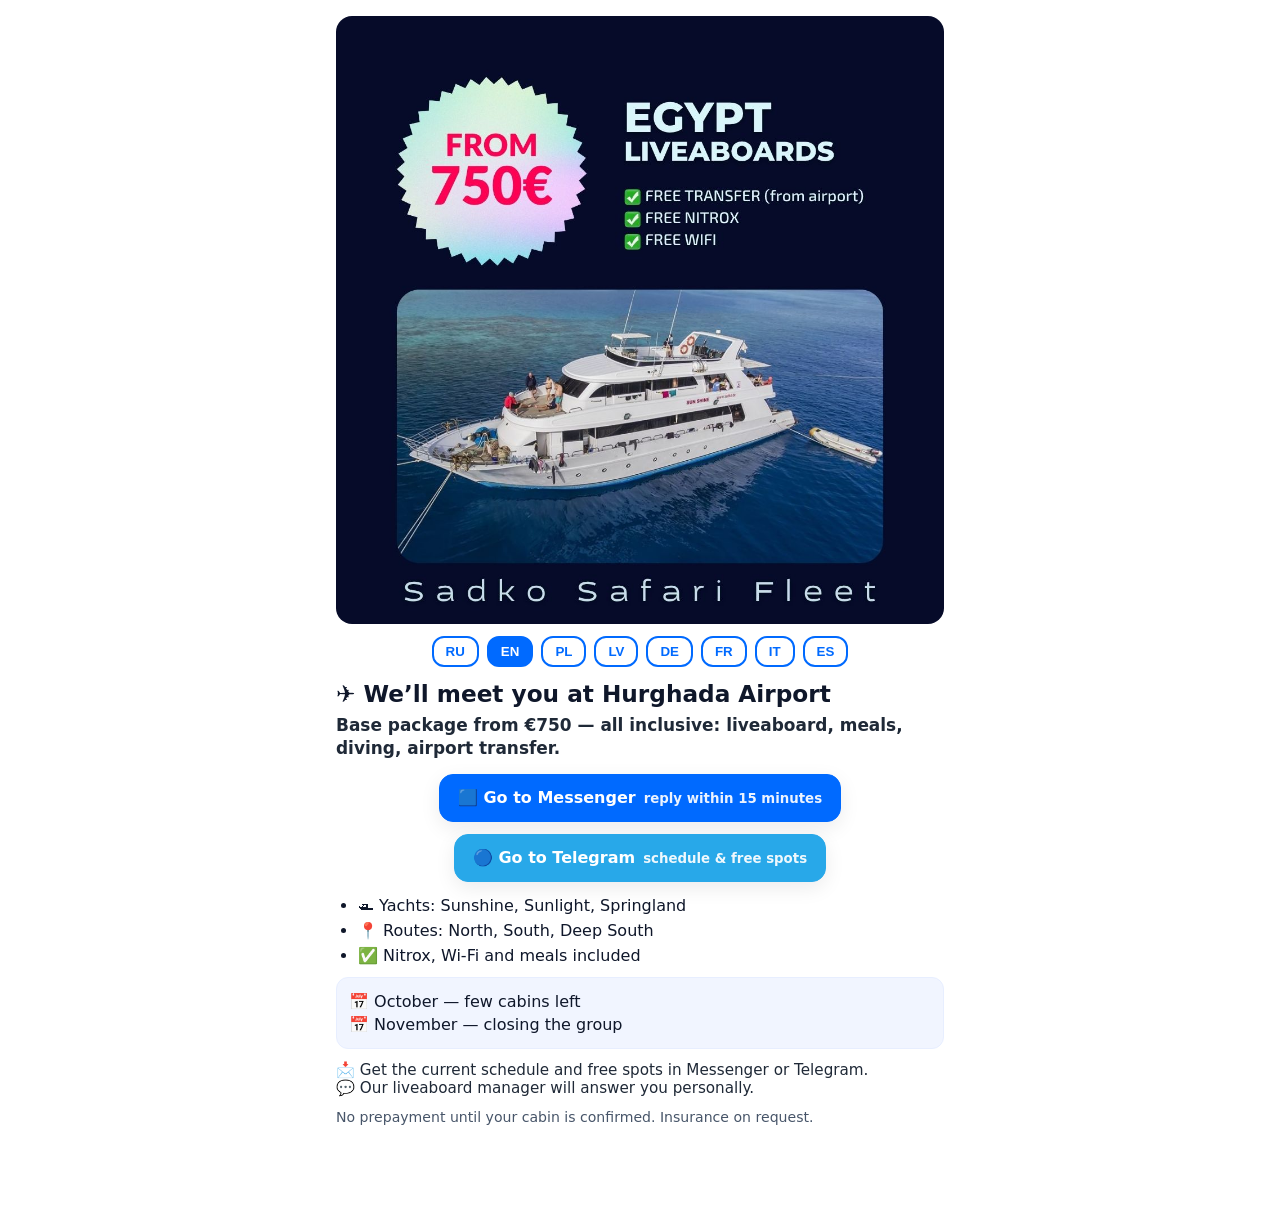
==== index.html @ cf7f7a9c "Update index.html" ====
<!DOCTYPE html>
<html lang="en">
<head>
  <meta charset="UTF-8"/>
  <meta name="viewport" content="width=device-width, initial-scale=1.0"/>
  <title>Dive Safari Egypt</title>

  <!-- Meta Pixel Code (unchanged) -->
  <script>
    !function(f,b,e,v,n,t,s)
    {if(f.fbq)return;n=f.fbq=function(){n.callMethod?
    n.callMethod.apply(n,arguments):n.queue.push(arguments)};
    if(!f._fbq)f._fbq=n;n.push=n;n.loaded=!0;n.version='2.0';
    n.queue=[];t=b.createElement(e);t.async=!0;
    t.src=v;s=b.getElementsByTagName(e)[0];
    s.parentNode.insertBefore(t,s)}(window, document,'script',
    'https://connect.facebook.net/en_US/fbevents.js');
    fbq('init', '675997335920840');
    fbq('track', 'PageView');
  </script>
  <noscript>
    <img height="1" width="1" style="display:none"
         src="https://www.facebook.com/tr?id=675997335920840&ev=PageView&noscript=1"/>
  </noscript>
  <!-- End Meta Pixel Code -->

  <style>
    :root{
      --brand:#006AFF;      /* Messenger */
      --accent:#28A8E9;     /* Telegram  */
      --text:#0f172a;
      --muted:#475569;
      --soft:#f1f5ff;
      --soft2:#e7eeff;
      --radius:14px;
      --shadow:0 6px 20px rgba(2,6,23,.08);
    }
    *{box-sizing:border-box}
    html,body{height:100%}
    body{
      font-family:system-ui,-apple-system,Segoe UI,Roboto,Ubuntu,Cantarell,sans-serif;
      margin:0;color:var(--text);background:#fff;
      -webkit-font-smoothing:antialiased;-moz-osx-font-smoothing:grayscale;
    }
    .container{max-width:640px;margin:0 auto;padding:16px 16px 80px}
    .hero-img{width:100%;border-radius:16px;display:block}
    .lang-switch{display:flex;gap:8px;flex-wrap:wrap;justify-content:center;margin:12px 0 4px}
    .lang-button{
      border:2px solid var(--brand);background:#fff;color:var(--brand);
      font-weight:800;padding:6px 12px;border-radius:12px;cursor:pointer
    }
    .lang-button.active{background:var(--brand);color:#fff}
    h1{font-size:1.45rem;line-height:1.25;margin:12px 0 6px}
    h2{font-size:1.06rem;line-height:1.35;margin:0 0 14px;color:#1f2937}
    ul{margin:0 0 10px;padding-left:22px}
    li{margin-bottom:6px}
    .months{
      background:#f1f5ff;
      border:1px solid #e7eeff;
      border-radius:12px;
      padding:10px 12px;
      margin:12px 0;
      list-style:none;
      padding-left:12px;
    }
    .months li{margin:4px 0;list-style:none}
    .note{font-size:.95rem;color:#1f2937;margin:12px 0}
    .subnote{font-size:.88rem;color:var(--muted);margin-top:6px}

    /* CTA — центр на десктопе, равные кнопки */
    .cta-row{
      display:flex;
      gap:12px;
      flex-wrap:wrap;
      margin:14px 0;
      justify-content:center;   /* центрируем */
    }
    .btn{
      display:inline-flex;align-items:center;justify-content:center;gap:8px;
      padding:14px 18px;border-radius:var(--radius);text-decoration:none;
      font-weight:900;line-height:1;border:1px solid transparent;
      color:#fff;box-shadow:var(--shadow);transition:transform .06s ease,opacity .2s ease;
      min-height:48px;
    }
    .btn:active{transform:translateY(1px)}
    .btn-primary{background:var(--brand);border-color:var(--brand)}
    .btn-secondary{background:var(--accent);border-color:var(--accent)}
    .btn small{font-weight:600;opacity:.92;display:block;margin-top:3px;line-height:1.1}
    @media (max-width:768px){
      .btn{flex:1;text-align:center}
    }

    /* Sticky CTA — только мобильные */
    .cta-sticky{display:none}
    @media (max-width:768px){
      .container{padding-bottom:120px}
      .cta-sticky{
        display:block;position:fixed;left:0;right:0;bottom:10px;z-index:9999;
        padding:10px 12px;background:rgba(255,255,255,.96);backdrop-filter:blur(8px)
      }
      .cta-sticky-inner{display:flex;gap:10px;max-width:640px;margin:0 auto}
    }
  </style>
</head>
<body>
  <div class="container">
    <img id="header-img" class="hero-img" src="EG_en_for_landing.jpg" alt="Dive Safari Egypt" loading="lazy"/>

    <!-- Language switch -->
    <div class="lang-switch" role="tablist" aria-label="Language switcher">
      <button id="btn-ru" class="lang-button" onclick="setLanguage('ru')" role="tab" aria-controls="lang-ru">RU</button>
      <button id="btn-en" class="lang-button" onclick="setLanguage('en')" role="tab" aria-controls="lang-en">EN</button>
      <button id="btn-pl" class="lang-button" onclick="setLanguage('pl')" role="tab" aria-controls="lang-pl">PL</button>
      <button id="btn-lv" class="lang-button" onclick="setLanguage('lv')" role="tab" aria-controls="lang-lv">LV</button>
      <button id="btn-de" class="lang-button" onclick="setLanguage('de')" role="tab" aria-controls="lang-de">DE</button>
      <button id="btn-fr" class="lang-button" onclick="setLanguage('fr')" role="tab" aria-controls="lang-fr">FR</button>
      <button id="btn-it" class="lang-button" onclick="setLanguage('it')" role="tab" aria-controls="lang-it">IT</button>
      <button id="btn-es" class="lang-button" onclick="setLanguage('es')" role="tab" aria-controls="lang-es">ES</button>
    </div>

    <!-- ========== RU ========== -->
    <section id="lang-ru" style="display:none" role="tabpanel" aria-labelledby="btn-ru">
      <h1>✈️ Мы встретим вас в аэропорту Хургады</h1>
      <h2>Базовый пакет от 750 € — всё включено: яхта, питание, дайвинг, трансфер.</h2>

      <div class="cta-row" aria-label="Основные действия">
        <a class="btn btn-primary" href="https://iscuba.online/dive/fb-eg/" target="_blank" rel="noopener" onclick="trackClickMessenger()">
          🟦 Перейти в Messenger
          <small>ответим в течение 15 минут</small>
        </a>
        <a class="btn btn-secondary" href="https://iscuba.online/dive/tg-eg/" target="_blank" rel="noopener" onclick="trackClickTelegram()">
          🔵 Перейти в Telegram
          <small>расписание и свободные места</small>
        </a>
      </div>

      <ul>
        <li>🛥 Яхты: Sunshine, Sunlight и Springland</li>
        <li>📍 Маршруты: Север, Юг, Дальний Юг</li>
        <li>✅ Nitrox, Wi-Fi и питание включены</li>
      </ul>
      <ul class="months">
        <li>📅 Октябрь — осталось несколько кают</li>
        <li>📅 Ноябрь — завершаем набор</li>
      </ul>
      <p class="note">📩 Актуальное расписание и места — в Messenger или Telegram. <br/> 💬 Менеджер яхты ответит лично.</p>
      <p class="subnote">Без предоплаты до подтверждения каюты. Документы и страховка — по запросу.</p>
    </section>

    <!-- ========== EN (пример, остальные языки оставляем как есть) ========== -->
    <section id="lang-en" style="display:none" role="tabpanel" aria-labelledby="btn-en">
      <h1>✈️ We’ll meet you at Hurghada Airport</h1>
      <h2>Base package from €750 — all inclusive: liveaboard, meals, diving, airport transfer.</h2>

      <div class="cta-row" aria-label="Primary actions">
        <a class="btn btn-primary" href="https://iscuba.online/dive/fb-eg/" target="_blank" rel="noopener" onclick="trackClickMessenger()">
          🟦 Go to Messenger
          <small>reply within 15 minutes</small>
        </a>
        <a class="btn btn-secondary" href="https://iscuba.online/dive/tg-eg/" target="_blank" rel="noopener" onclick="trackClickTelegram()">
          🔵 Go to Telegram
          <small>schedule & free spots</small>
        </a>
      </div>

      <ul>
        <li>🛥 Yachts: Sunshine, Sunlight, Springland</li>
        <li>📍 Routes: North, South, Deep South</li>
        <li>✅ Nitrox, Wi-Fi and meals included</li>
      </ul>
      <ul class="months">
        <li>📅 October — few cabins left</li>
        <li>📅 November — closing the group</li>
      </ul>
      <p class="note">📩 Get the current schedule and free spots in Messenger or Telegram. <br/> 💬 Our liveaboard manager will answer you personally.</p>
      <p class="subnote">No prepayment until your cabin is confirmed. Insurance on request.</p>
    </section>
  </div>

  <!-- Sticky CTA — только мобилки -->
  <nav class="cta-sticky" role="navigation" aria-label="Floating call to action">
    <div class="cta-sticky-inner">
      <a class="btn btn-primary" href="https://iscuba.online/dive/fb-eg/" target="_blank" rel="noopener" onclick="trackClickMessenger()">🟦 Messenger</a>
      <a class="btn btn-secondary" href="https://iscuba.online/dive/tg-eg/" target="_blank" rel="noopener" onclick="trackClickTelegram()">🔵 Telegram</a>
    </div>
  </nav>

  <script>
    // Locale groups (as before)
    const langsRU = ['ru','uk','be','kk','uz','ky','tk','az','hy','ka','tg','mo'];
    const langsPL = ['pl'];
    const langsLV = ['lv'];
    const ALL_LANGS = ['ru','en','pl','lv','de','fr','it','es'];
    const userLang = (navigator.language || '').slice(0,2).toLowerCase();

    function showLang(lang){
      ALL_LANGS.forEach(l=>{
        const el = document.getElementById(`lang-${l}`);
        if(el) el.style.display = (l===lang ? 'block' : 'none');
      });
      document.querySelectorAll('.lang-button').forEach(b=>b.classList.remove('active'));
      const btn = document.getElementById(`btn-${lang}`); if(btn) btn.classList.add('active');

      const imgMap = {
        ru:'EG_ru_for_landing.jpg',
        en:'EG_en_for_landing.jpg',
        pl:'EG_pl_for_landing.jpg',
        lv:'EG_lv_for_landing.jpg',
        de:'EG_de_for_landing.jpg',
        fr:'EG_fr_for_landing.jpg',
        it:'EG_it_for_landing.jpg',
        es:'EG_es_for_landing.jpg'
      };
      const img = document.getElementById('header-img');
      img.src = imgMap[lang] || imgMap['en'];
      document.documentElement.setAttribute('lang', lang);
    }
    function setLanguage(lang){
      localStorage.setItem('langPref', lang);
      showLang(lang);
    }

    // Pixel events — сохранены
    function trackClickTelegram(){ fbq('trackCustom','Click_EgyptBot_tg'); fbq('trackCustom','Subscribe'); }
    function trackClickMessenger(){ fbq('trackCustom','Click_EgyptBot_fb'); fbq('trackCustom','Subscribe'); }

    (function(){
      const saved = localStorage.getItem('langPref');
      const auto =
        langsRU.includes(userLang) ? 'ru' :
        langsPL.includes(userLang) ? 'pl' :
        langsLV.includes(userLang) ? 'lv' :
        ['de','fr','it','es','en'].includes(userLang) ? userLang : 'en';
      showLang(saved || auto);

      // 7s engaged view — оставляем
      setTimeout(()=>{ fbq('trackCustom','ViewContent_EgyptBook_7s'); }, 7000);
    })();
  </script>
</body>
</html>
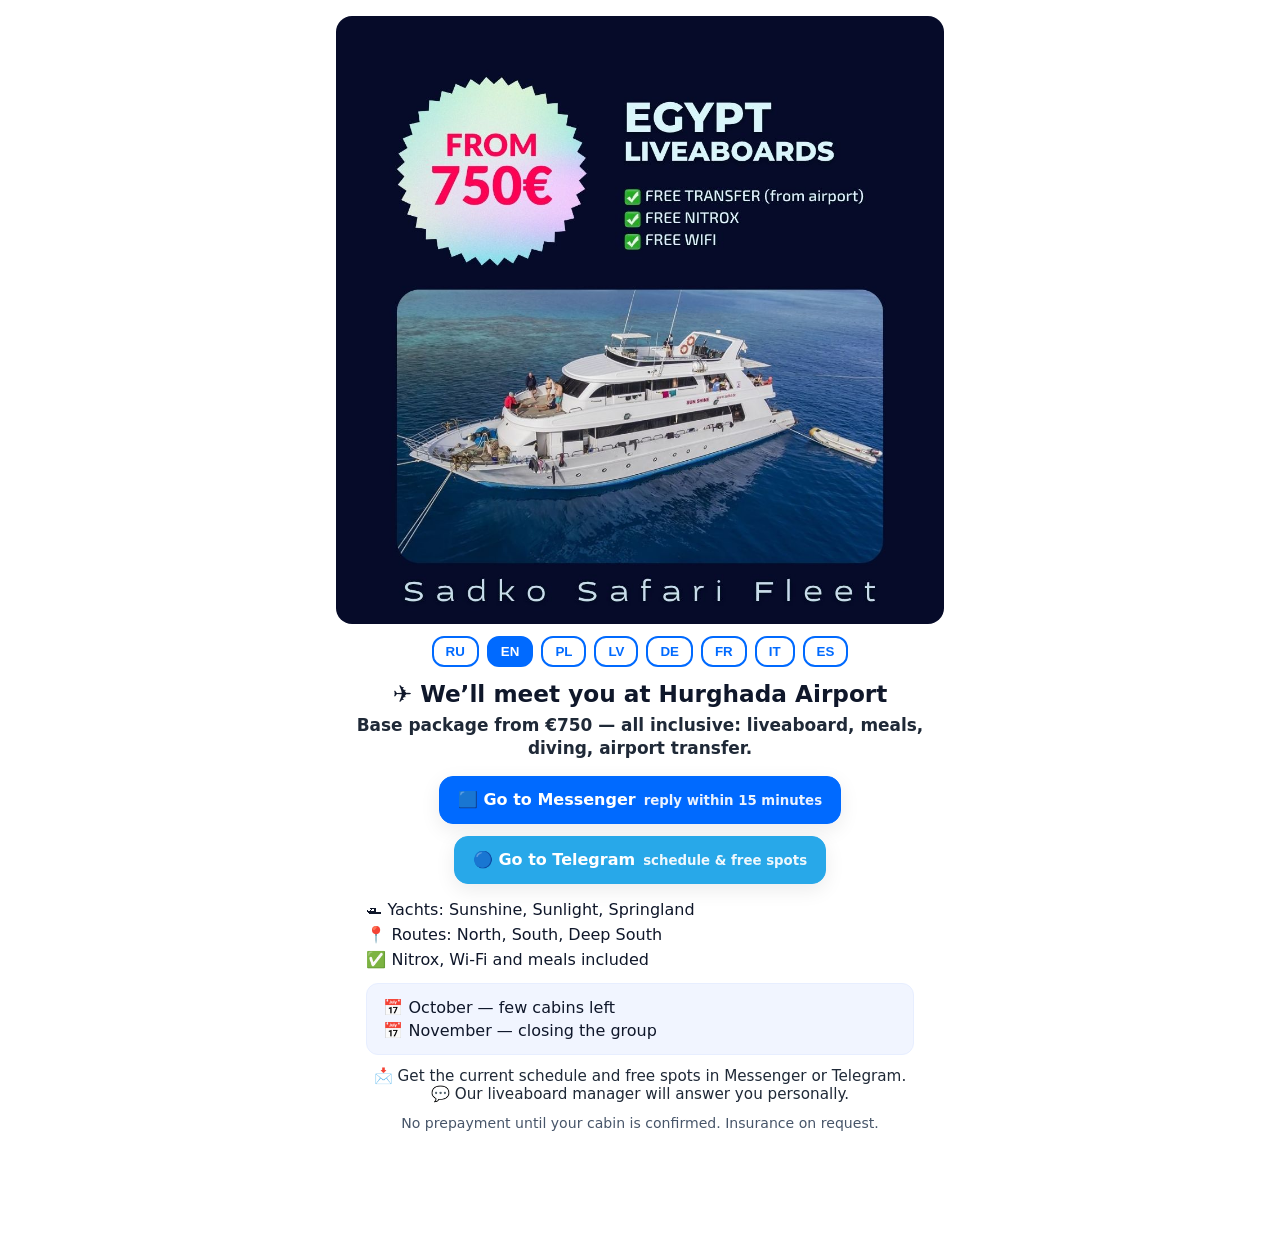
==== commit f56d36c3: "Update index.html" ====
--- a/index.html
+++ b/index.html
@@ -5,7 +5,7 @@
   <meta name="viewport" content="width=device-width, initial-scale=1.0"/>
   <title>Dive Safari Egypt</title>
 
-  <!-- Meta Pixel Code (unchanged) -->
+  <!-- Meta Pixel Code -->
   <script>
     !function(f,b,e,v,n,t,s)
     {if(f.fbq)return;n=f.fbq=function(){n.callMethod?
@@ -22,12 +22,11 @@
     <img height="1" width="1" style="display:none"
          src="https://www.facebook.com/tr?id=675997335920840&ev=PageView&noscript=1"/>
   </noscript>
-  <!-- End Meta Pixel Code -->
 
   <style>
     :root{
-      --brand:#006AFF;      /* Messenger */
-      --accent:#28A8E9;     /* Telegram  */
+      --brand:#006AFF;
+      --accent:#28A8E9;
       --text:#0f172a;
       --muted:#475569;
       --soft:#f1f5ff;
@@ -36,44 +35,43 @@
       --shadow:0 6px 20px rgba(2,6,23,.08);
     }
     *{box-sizing:border-box}
-    html,body{height:100%}
     body{
       font-family:system-ui,-apple-system,Segoe UI,Roboto,Ubuntu,Cantarell,sans-serif;
-      margin:0;color:var(--text);background:#fff;
+      margin:0;background:#fff;color:var(--text);
       -webkit-font-smoothing:antialiased;-moz-osx-font-smoothing:grayscale;
     }
-    .container{max-width:640px;margin:0 auto;padding:16px 16px 80px}
-    .hero-img{width:100%;border-radius:16px;display:block}
-    .lang-switch{display:flex;gap:8px;flex-wrap:wrap;justify-content:center;margin:12px 0 4px}
+    .container{
+      max-width:640px;margin:0 auto;padding:16px 16px 100px;
+      text-align:center; /* выравнивание по центру */
+    }
+    .hero-img{width:100%;border-radius:16px;display:block;margin:0 auto}
+    .lang-switch{
+      display:flex;gap:8px;flex-wrap:wrap;justify-content:center;
+      margin:12px 0 4px;
+    }
     .lang-button{
       border:2px solid var(--brand);background:#fff;color:var(--brand);
-      font-weight:800;padding:6px 12px;border-radius:12px;cursor:pointer
+      font-weight:800;padding:6px 12px;border-radius:12px;cursor:pointer;
     }
     .lang-button.active{background:var(--brand);color:#fff}
     h1{font-size:1.45rem;line-height:1.25;margin:12px 0 6px}
     h2{font-size:1.06rem;line-height:1.35;margin:0 0 14px;color:#1f2937}
-    ul{margin:0 0 10px;padding-left:22px}
-    li{margin-bottom:6px}
+
+    ul{margin:10px auto 14px;padding:0;list-style:none;max-width:90%;text-align:left;}
+    ul li{margin-bottom:6px;}
     .months{
-      background:#f1f5ff;
-      border:1px solid #e7eeff;
-      border-radius:12px;
-      padding:10px 12px;
-      margin:12px 0;
-      list-style:none;
-      padding-left:12px;
+      background:var(--soft);border:1px solid var(--soft2);
+      border-radius:12px;padding:10px 16px;margin:12px auto;
+      list-style:none;max-width:90%;text-align:left;
     }
     .months li{margin:4px 0;list-style:none}
-    .note{font-size:.95rem;color:#1f2937;margin:12px 0}
-    .subnote{font-size:.88rem;color:var(--muted);margin-top:6px}
-
-    /* CTA — центр на десктопе, равные кнопки */
+
+    .note{font-size:.95rem;color:#1f2937;margin:12px auto;max-width:90%}
+    .subnote{font-size:.88rem;color:var(--muted);margin-top:6px;max-width:90%;margin-left:auto;margin-right:auto;}
+
+    /* CTA */
     .cta-row{
-      display:flex;
-      gap:12px;
-      flex-wrap:wrap;
-      margin:14px 0;
-      justify-content:center;   /* центрируем */
+      display:flex;gap:12px;flex-wrap:wrap;margin:16px 0;justify-content:center;
     }
     .btn{
       display:inline-flex;align-items:center;justify-content:center;gap:8px;
@@ -87,13 +85,14 @@
     .btn-secondary{background:var(--accent);border-color:var(--accent)}
     .btn small{font-weight:600;opacity:.92;display:block;margin-top:3px;line-height:1.1}
     @media (max-width:768px){
+      .container{text-align:left;}
       .btn{flex:1;text-align:center}
+      ul,.months,.note,.subnote{text-align:left;max-width:100%;}
     }
 
     /* Sticky CTA — только мобильные */
     .cta-sticky{display:none}
     @media (max-width:768px){
-      .container{padding-bottom:120px}
       .cta-sticky{
         display:block;position:fixed;left:0;right:0;bottom:10px;z-index:9999;
         padding:10px 12px;background:rgba(255,255,255,.96);backdrop-filter:blur(8px)
@@ -106,29 +105,28 @@
   <div class="container">
     <img id="header-img" class="hero-img" src="EG_en_for_landing.jpg" alt="Dive Safari Egypt" loading="lazy"/>
 
-    <!-- Language switch -->
     <div class="lang-switch" role="tablist" aria-label="Language switcher">
-      <button id="btn-ru" class="lang-button" onclick="setLanguage('ru')" role="tab" aria-controls="lang-ru">RU</button>
-      <button id="btn-en" class="lang-button" onclick="setLanguage('en')" role="tab" aria-controls="lang-en">EN</button>
-      <button id="btn-pl" class="lang-button" onclick="setLanguage('pl')" role="tab" aria-controls="lang-pl">PL</button>
-      <button id="btn-lv" class="lang-button" onclick="setLanguage('lv')" role="tab" aria-controls="lang-lv">LV</button>
-      <button id="btn-de" class="lang-button" onclick="setLanguage('de')" role="tab" aria-controls="lang-de">DE</button>
-      <button id="btn-fr" class="lang-button" onclick="setLanguage('fr')" role="tab" aria-controls="lang-fr">FR</button>
-      <button id="btn-it" class="lang-button" onclick="setLanguage('it')" role="tab" aria-controls="lang-it">IT</button>
-      <button id="btn-es" class="lang-button" onclick="setLanguage('es')" role="tab" aria-controls="lang-es">ES</button>
+      <button id="btn-ru" class="lang-button" onclick="setLanguage('ru')">RU</button>
+      <button id="btn-en" class="lang-button" onclick="setLanguage('en')">EN</button>
+      <button id="btn-pl" class="lang-button" onclick="setLanguage('pl')">PL</button>
+      <button id="btn-lv" class="lang-button" onclick="setLanguage('lv')">LV</button>
+      <button id="btn-de" class="lang-button" onclick="setLanguage('de')">DE</button>
+      <button id="btn-fr" class="lang-button" onclick="setLanguage('fr')">FR</button>
+      <button id="btn-it" class="lang-button" onclick="setLanguage('it')">IT</button>
+      <button id="btn-es" class="lang-button" onclick="setLanguage('es')">ES</button>
     </div>
 
-    <!-- ========== RU ========== -->
-    <section id="lang-ru" style="display:none" role="tabpanel" aria-labelledby="btn-ru">
+    <!-- RU -->
+    <section id="lang-ru" style="display:none">
       <h1>✈️ Мы встретим вас в аэропорту Хургады</h1>
       <h2>Базовый пакет от 750 € — всё включено: яхта, питание, дайвинг, трансфер.</h2>
 
-      <div class="cta-row" aria-label="Основные действия">
-        <a class="btn btn-primary" href="https://iscuba.online/dive/fb-eg/" target="_blank" rel="noopener" onclick="trackClickMessenger()">
+      <div class="cta-row">
+        <a class="btn btn-primary" href="https://iscuba.online/dive/fb-eg/" target="_blank" onclick="trackClickMessenger()">
           🟦 Перейти в Messenger
           <small>ответим в течение 15 минут</small>
         </a>
-        <a class="btn btn-secondary" href="https://iscuba.online/dive/tg-eg/" target="_blank" rel="noopener" onclick="trackClickTelegram()">
+        <a class="btn btn-secondary" href="https://iscuba.online/dive/tg-eg/" target="_blank" onclick="trackClickTelegram()">
           🔵 Перейти в Telegram
           <small>расписание и свободные места</small>
         </a>
@@ -143,21 +141,21 @@
         <li>📅 Октябрь — осталось несколько кают</li>
         <li>📅 Ноябрь — завершаем набор</li>
       </ul>
-      <p class="note">📩 Актуальное расписание и места — в Messenger или Telegram. <br/> 💬 Менеджер яхты ответит лично.</p>
+      <p class="note">📩 Актуальное расписание и места — в Messenger или Telegram. <br> 💬 Менеджер яхты ответит лично.</p>
       <p class="subnote">Без предоплаты до подтверждения каюты. Документы и страховка — по запросу.</p>
     </section>
 
-    <!-- ========== EN (пример, остальные языки оставляем как есть) ========== -->
-    <section id="lang-en" style="display:none" role="tabpanel" aria-labelledby="btn-en">
+    <!-- EN -->
+    <section id="lang-en" style="display:none">
       <h1>✈️ We’ll meet you at Hurghada Airport</h1>
       <h2>Base package from €750 — all inclusive: liveaboard, meals, diving, airport transfer.</h2>
 
-      <div class="cta-row" aria-label="Primary actions">
-        <a class="btn btn-primary" href="https://iscuba.online/dive/fb-eg/" target="_blank" rel="noopener" onclick="trackClickMessenger()">
+      <div class="cta-row">
+        <a class="btn btn-primary" href="https://iscuba.online/dive/fb-eg/" target="_blank" onclick="trackClickMessenger()">
           🟦 Go to Messenger
           <small>reply within 15 minutes</small>
         </a>
-        <a class="btn btn-secondary" href="https://iscuba.online/dive/tg-eg/" target="_blank" rel="noopener" onclick="trackClickTelegram()">
+        <a class="btn btn-secondary" href="https://iscuba.online/dive/tg-eg/" target="_blank" onclick="trackClickTelegram()">
           🔵 Go to Telegram
           <small>schedule & free spots</small>
         </a>
@@ -172,69 +170,44 @@
         <li>📅 October — few cabins left</li>
         <li>📅 November — closing the group</li>
       </ul>
-      <p class="note">📩 Get the current schedule and free spots in Messenger or Telegram. <br/> 💬 Our liveaboard manager will answer you personally.</p>
+      <p class="note">📩 Get the current schedule and free spots in Messenger or Telegram. <br> 💬 Our liveaboard manager will answer you personally.</p>
       <p class="subnote">No prepayment until your cabin is confirmed. Insurance on request.</p>
     </section>
   </div>
 
-  <!-- Sticky CTA — только мобилки -->
-  <nav class="cta-sticky" role="navigation" aria-label="Floating call to action">
+  <nav class="cta-sticky">
     <div class="cta-sticky-inner">
-      <a class="btn btn-primary" href="https://iscuba.online/dive/fb-eg/" target="_blank" rel="noopener" onclick="trackClickMessenger()">🟦 Messenger</a>
-      <a class="btn btn-secondary" href="https://iscuba.online/dive/tg-eg/" target="_blank" rel="noopener" onclick="trackClickTelegram()">🔵 Telegram</a>
+      <a class="btn btn-primary" href="https://iscuba.online/dive/fb-eg/" target="_blank" onclick="trackClickMessenger()">🟦 Messenger</a>
+      <a class="btn btn-secondary" href="https://iscuba.online/dive/tg-eg/" target="_blank" onclick="trackClickTelegram()">🔵 Telegram</a>
     </div>
   </nav>
 
   <script>
-    // Locale groups (as before)
-    const langsRU = ['ru','uk','be','kk','uz','ky','tk','az','hy','ka','tg','mo'];
-    const langsPL = ['pl'];
-    const langsLV = ['lv'];
-    const ALL_LANGS = ['ru','en','pl','lv','de','fr','it','es'];
-    const userLang = (navigator.language || '').slice(0,2).toLowerCase();
-
-    function showLang(lang){
-      ALL_LANGS.forEach(l=>{
-        const el = document.getElementById(`lang-${l}`);
-        if(el) el.style.display = (l===lang ? 'block' : 'none');
-      });
+    const langsRU=['ru','uk','be','kk','uz','ky','tk','az','hy','ka','tg','mo'];
+    const langsPL=['pl'];const langsLV=['lv'];
+    const ALL=['ru','en','pl','lv','de','fr','it','es'];
+    const userLang=(navigator.language||'').slice(0,2).toLowerCase();
+
+    function showLang(l){
+      ALL.forEach(x=>{const e=document.getElementById('lang-'+x);if(e)e.style.display=(x===l?'block':'none')});
       document.querySelectorAll('.lang-button').forEach(b=>b.classList.remove('active'));
-      const btn = document.getElementById(`btn-${lang}`); if(btn) btn.classList.add('active');
-
-      const imgMap = {
-        ru:'EG_ru_for_landing.jpg',
-        en:'EG_en_for_landing.jpg',
-        pl:'EG_pl_for_landing.jpg',
-        lv:'EG_lv_for_landing.jpg',
-        de:'EG_de_for_landing.jpg',
-        fr:'EG_fr_for_landing.jpg',
-        it:'EG_it_for_landing.jpg',
-        es:'EG_es_for_landing.jpg'
-      };
-      const img = document.getElementById('header-img');
-      img.src = imgMap[lang] || imgMap['en'];
-      document.documentElement.setAttribute('lang', lang);
-    }
-    function setLanguage(lang){
-      localStorage.setItem('langPref', lang);
-      showLang(lang);
-    }
-
-    // Pixel events — сохранены
-    function trackClickTelegram(){ fbq('trackCustom','Click_EgyptBot_tg'); fbq('trackCustom','Subscribe'); }
-    function trackClickMessenger(){ fbq('trackCustom','Click_EgyptBot_fb'); fbq('trackCustom','Subscribe'); }
+      const btn=document.getElementById('btn-'+l);if(btn)btn.classList.add('active');
+      const map={ru:'EG_ru_for_landing.jpg',en:'EG_en_for_landing.jpg',pl:'EG_pl_for_landing.jpg',
+        lv:'EG_lv_for_landing.jpg',de:'EG_de_for_landing.jpg',fr:'EG_fr_for_landing.jpg',
+        it:'EG_it_for_landing.jpg',es:'EG_es_for_landing.jpg'};
+      document.getElementById('header-img').src=map[l]||map['en'];
+      document.documentElement.setAttribute('lang',l);
+    }
+    function setLanguage(l){localStorage.setItem('langPref',l);showLang(l);}
+    function trackClickTelegram(){fbq('trackCustom','Click_EgyptBot_tg');fbq('trackCustom','Subscribe');}
+    function trackClickMessenger(){fbq('trackCustom','Click_EgyptBot_fb');fbq('trackCustom','Subscribe');}
 
     (function(){
-      const saved = localStorage.getItem('langPref');
-      const auto =
-        langsRU.includes(userLang) ? 'ru' :
-        langsPL.includes(userLang) ? 'pl' :
-        langsLV.includes(userLang) ? 'lv' :
-        ['de','fr','it','es','en'].includes(userLang) ? userLang : 'en';
-      showLang(saved || auto);
-
-      // 7s engaged view — оставляем
-      setTimeout(()=>{ fbq('trackCustom','ViewContent_EgyptBook_7s'); }, 7000);
+      const saved=localStorage.getItem('langPref');
+      const auto=langsRU.includes(userLang)?'ru':langsPL.includes(userLang)?'pl':
+      langsLV.includes(userLang)?'lv':(['de','fr','it','es','en'].includes(userLang)?userLang:'en');
+      showLang(saved||auto);
+      setTimeout(()=>{fbq('trackCustom','ViewContent_EgyptBook_7s');},7000);
     })();
   </script>
 </body>
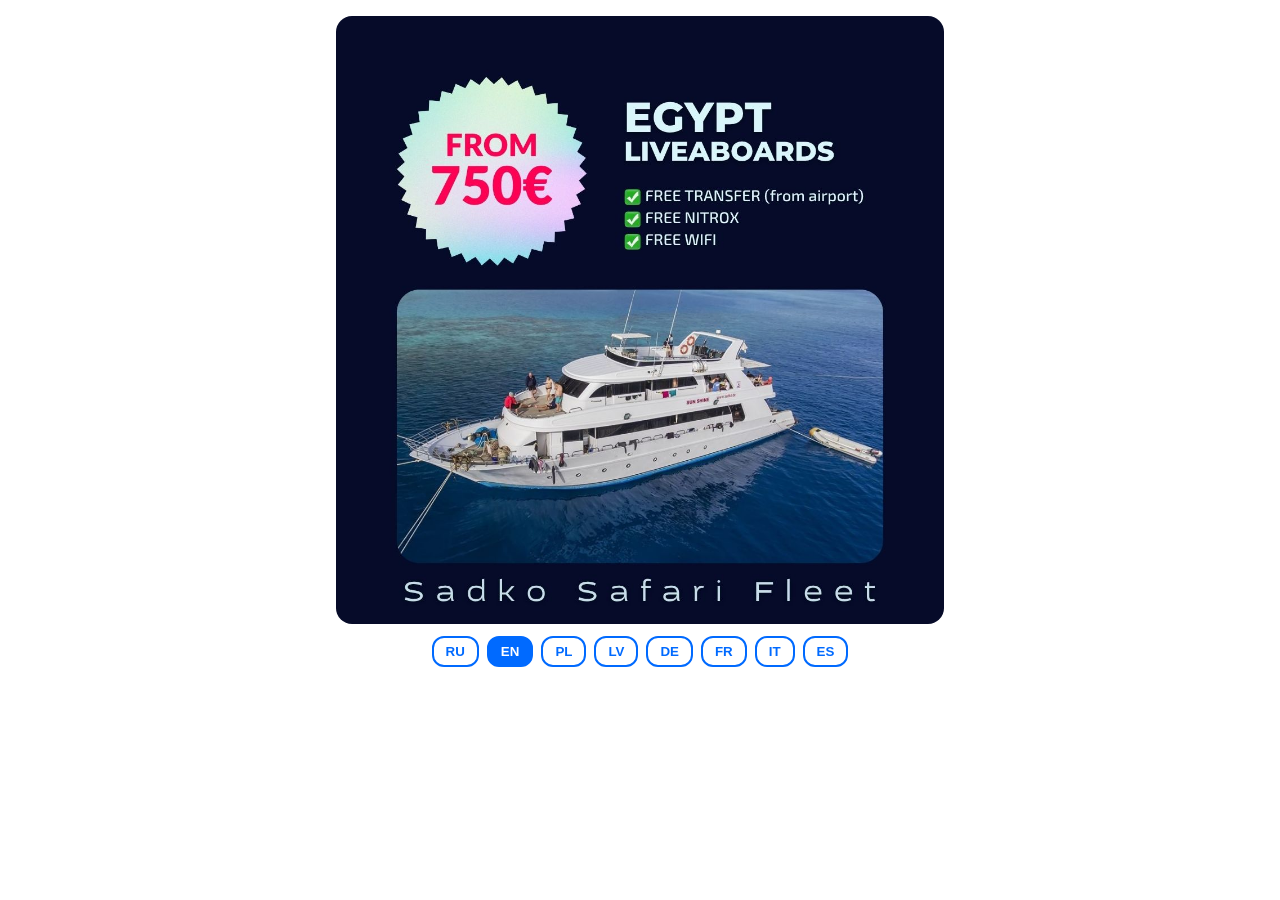
==== commit b5347850: "Update index.html" ====
--- a/index.html
+++ b/index.html
@@ -42,7 +42,7 @@
     }
     .container{
       max-width:640px;margin:0 auto;padding:16px 16px 100px;
-      text-align:center; /* выравнивание по центру */
+      text-align:center;
     }
     .hero-img{width:100%;border-radius:16px;display:block;margin:0 auto}
     .lang-switch{
@@ -57,12 +57,28 @@
     h1{font-size:1.45rem;line-height:1.25;margin:12px 0 6px}
     h2{font-size:1.06rem;line-height:1.35;margin:0 0 14px;color:#1f2937}
 
-    ul{margin:10px auto 14px;padding:0;list-style:none;max-width:90%;text-align:left;}
+    /* Списки центрированные, но с точками */
+    ul{
+      margin:10px auto 14px;
+      padding-left:24px;
+      list-style:disc;
+      max-width:90%;
+      text-align:left;
+      display:inline-block;
+    }
     ul li{margin-bottom:6px;}
+
+    /* Месяцы — без точек */
     .months{
-      background:var(--soft);border:1px solid var(--soft2);
-      border-radius:12px;padding:10px 16px;margin:12px auto;
-      list-style:none;max-width:90%;text-align:left;
+      background:var(--soft);
+      border:1px solid var(--soft2);
+      border-radius:12px;
+      padding:10px 16px;
+      margin:12px auto;
+      list-style:none;
+      max-width:90%;
+      text-align:left;
+      display:inline-block;
     }
     .months li{margin:4px 0;list-style:none}
 
@@ -87,7 +103,7 @@
     @media (max-width:768px){
       .container{text-align:left;}
       .btn{flex:1;text-align:center}
-      ul,.months,.note,.subnote{text-align:left;max-width:100%;}
+      ul,.months,.note,.subnote{text-align:left;max-width:100%;display:block;}
     }
 
     /* Sticky CTA — только мобильные */
@@ -105,7 +121,7 @@
   <div class="container">
     <img id="header-img" class="hero-img" src="EG_en_for_landing.jpg" alt="Dive Safari Egypt" loading="lazy"/>
 
-    <div class="lang-switch" role="tablist" aria-label="Language switcher">
+    <div class="lang-switch">
       <button id="btn-ru" class="lang-button" onclick="setLanguage('ru')">RU</button>
       <button id="btn-en" class="lang-button" onclick="setLanguage('en')">EN</button>
       <button id="btn-pl" class="lang-button" onclick="setLanguage('pl')">PL</button>
@@ -144,35 +160,6 @@
       <p class="note">📩 Актуальное расписание и места — в Messenger или Telegram. <br> 💬 Менеджер яхты ответит лично.</p>
       <p class="subnote">Без предоплаты до подтверждения каюты. Документы и страховка — по запросу.</p>
     </section>
-
-    <!-- EN -->
-    <section id="lang-en" style="display:none">
-      <h1>✈️ We’ll meet you at Hurghada Airport</h1>
-      <h2>Base package from €750 — all inclusive: liveaboard, meals, diving, airport transfer.</h2>
-
-      <div class="cta-row">
-        <a class="btn btn-primary" href="https://iscuba.online/dive/fb-eg/" target="_blank" onclick="trackClickMessenger()">
-          🟦 Go to Messenger
-          <small>reply within 15 minutes</small>
-        </a>
-        <a class="btn btn-secondary" href="https://iscuba.online/dive/tg-eg/" target="_blank" onclick="trackClickTelegram()">
-          🔵 Go to Telegram
-          <small>schedule & free spots</small>
-        </a>
-      </div>
-
-      <ul>
-        <li>🛥 Yachts: Sunshine, Sunlight, Springland</li>
-        <li>📍 Routes: North, South, Deep South</li>
-        <li>✅ Nitrox, Wi-Fi and meals included</li>
-      </ul>
-      <ul class="months">
-        <li>📅 October — few cabins left</li>
-        <li>📅 November — closing the group</li>
-      </ul>
-      <p class="note">📩 Get the current schedule and free spots in Messenger or Telegram. <br> 💬 Our liveaboard manager will answer you personally.</p>
-      <p class="subnote">No prepayment until your cabin is confirmed. Insurance on request.</p>
-    </section>
   </div>
 
   <nav class="cta-sticky">
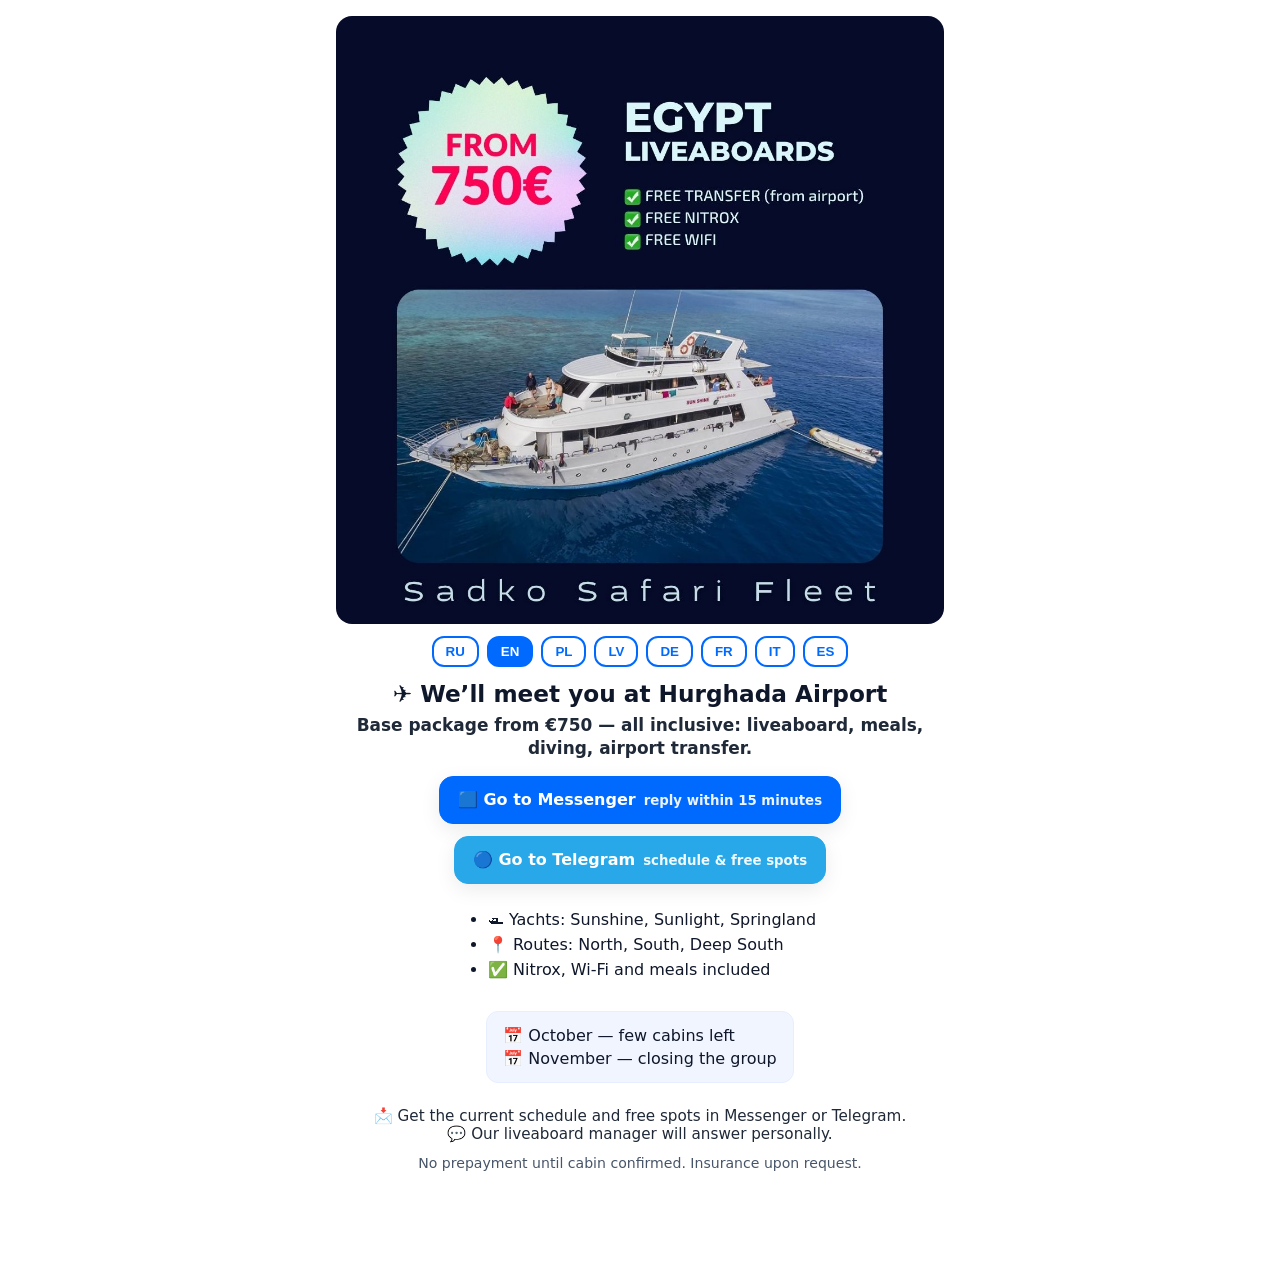
==== commit 9d27f405: "Update index.html" ====
--- a/index.html
+++ b/index.html
@@ -57,62 +57,39 @@
     h1{font-size:1.45rem;line-height:1.25;margin:12px 0 6px}
     h2{font-size:1.06rem;line-height:1.35;margin:0 0 14px;color:#1f2937}
 
-    /* Списки центрированные, но с точками */
-    ul{
-      margin:10px auto 14px;
-      padding-left:24px;
-      list-style:disc;
-      max-width:90%;
-      text-align:left;
-      display:inline-block;
-    }
+    /* списки центрированные с точками */
+    ul{margin:10px auto 14px;padding-left:24px;list-style:disc;max-width:90%;text-align:left;display:inline-block;}
     ul li{margin-bottom:6px;}
 
-    /* Месяцы — без точек */
-    .months{
-      background:var(--soft);
-      border:1px solid var(--soft2);
-      border-radius:12px;
-      padding:10px 16px;
-      margin:12px auto;
-      list-style:none;
-      max-width:90%;
-      text-align:left;
-      display:inline-block;
-    }
+    /* месяцы без точек */
+    .months{background:var(--soft);border:1px solid var(--soft2);
+      border-radius:12px;padding:10px 16px;margin:12px auto;list-style:none;
+      max-width:90%;text-align:left;display:inline-block;}
     .months li{margin:4px 0;list-style:none}
 
     .note{font-size:.95rem;color:#1f2937;margin:12px auto;max-width:90%}
     .subnote{font-size:.88rem;color:var(--muted);margin-top:6px;max-width:90%;margin-left:auto;margin-right:auto;}
 
-    /* CTA */
-    .cta-row{
-      display:flex;gap:12px;flex-wrap:wrap;margin:16px 0;justify-content:center;
-    }
-    .btn{
-      display:inline-flex;align-items:center;justify-content:center;gap:8px;
+    .cta-row{display:flex;gap:12px;flex-wrap:wrap;margin:16px 0;justify-content:center;}
+    .btn{display:inline-flex;align-items:center;justify-content:center;gap:8px;
       padding:14px 18px;border-radius:var(--radius);text-decoration:none;
-      font-weight:900;line-height:1;border:1px solid transparent;
-      color:#fff;box-shadow:var(--shadow);transition:transform .06s ease,opacity .2s ease;
-      min-height:48px;
-    }
+      font-weight:900;line-height:1;border:1px solid transparent;color:#fff;
+      box-shadow:var(--shadow);transition:transform .06s ease,opacity .2s ease;min-height:48px;}
     .btn:active{transform:translateY(1px)}
     .btn-primary{background:var(--brand);border-color:var(--brand)}
     .btn-secondary{background:var(--accent);border-color:var(--accent)}
     .btn small{font-weight:600;opacity:.92;display:block;margin-top:3px;line-height:1.1}
+
     @media (max-width:768px){
       .container{text-align:left;}
       .btn{flex:1;text-align:center}
       ul,.months,.note,.subnote{text-align:left;max-width:100%;display:block;}
     }
 
-    /* Sticky CTA — только мобильные */
     .cta-sticky{display:none}
     @media (max-width:768px){
-      .cta-sticky{
-        display:block;position:fixed;left:0;right:0;bottom:10px;z-index:9999;
-        padding:10px 12px;background:rgba(255,255,255,.96);backdrop-filter:blur(8px)
-      }
+      .cta-sticky{display:block;position:fixed;left:0;right:0;bottom:10px;z-index:9999;
+        padding:10px 12px;background:rgba(255,255,255,.96);backdrop-filter:blur(8px)}
       .cta-sticky-inner{display:flex;gap:10px;max-width:640px;margin:0 auto}
     }
   </style>
@@ -136,18 +113,10 @@
     <section id="lang-ru" style="display:none">
       <h1>✈️ Мы встретим вас в аэропорту Хургады</h1>
       <h2>Базовый пакет от 750 € — всё включено: яхта, питание, дайвинг, трансфер.</h2>
-
       <div class="cta-row">
-        <a class="btn btn-primary" href="https://iscuba.online/dive/fb-eg/" target="_blank" onclick="trackClickMessenger()">
-          🟦 Перейти в Messenger
-          <small>ответим в течение 15 минут</small>
-        </a>
-        <a class="btn btn-secondary" href="https://iscuba.online/dive/tg-eg/" target="_blank" onclick="trackClickTelegram()">
-          🔵 Перейти в Telegram
-          <small>расписание и свободные места</small>
-        </a>
+        <a class="btn btn-primary" href="https://iscuba.online/dive/fb-eg/" target="_blank" onclick="trackClickMessenger()">🟦 Перейти в Messenger<small>ответим в течение 15 минут</small></a>
+        <a class="btn btn-secondary" href="https://iscuba.online/dive/tg-eg/" target="_blank" onclick="trackClickTelegram()">🔵 Перейти в Telegram<small>расписание и свободные места</small></a>
       </div>
-
       <ul>
         <li>🛥 Яхты: Sunshine, Sunlight и Springland</li>
         <li>📍 Маршруты: Север, Юг, Дальний Юг</li>
@@ -157,9 +126,52 @@
         <li>📅 Октябрь — осталось несколько кают</li>
         <li>📅 Ноябрь — завершаем набор</li>
       </ul>
-      <p class="note">📩 Актуальное расписание и места — в Messenger или Telegram. <br> 💬 Менеджер яхты ответит лично.</p>
+      <p class="note">📩 Актуальное расписание и места — в Messenger или Telegram.<br>💬 Менеджер яхты ответит лично.</p>
       <p class="subnote">Без предоплаты до подтверждения каюты. Документы и страховка — по запросу.</p>
     </section>
+
+    <!-- EN -->
+    <section id="lang-en" style="display:none">
+      <h1>✈️ We’ll meet you at Hurghada Airport</h1>
+      <h2>Base package from €750 — all inclusive: liveaboard, meals, diving, airport transfer.</h2>
+      <div class="cta-row">
+        <a class="btn btn-primary" href="https://iscuba.online/dive/fb-eg/" target="_blank" onclick="trackClickMessenger()">🟦 Go to Messenger<small>reply within 15 minutes</small></a>
+        <a class="btn btn-secondary" href="https://iscuba.online/dive/tg-eg/" target="_blank" onclick="trackClickTelegram()">🔵 Go to Telegram<small>schedule & free spots</small></a>
+      </div>
+      <ul>
+        <li>🛥 Yachts: Sunshine, Sunlight, Springland</li>
+        <li>📍 Routes: North, South, Deep South</li>
+        <li>✅ Nitrox, Wi-Fi and meals included</li>
+      </ul>
+      <ul class="months">
+        <li>📅 October — few cabins left</li>
+        <li>📅 November — closing the group</li>
+      </ul>
+      <p class="note">📩 Get the current schedule and free spots in Messenger or Telegram.<br>💬 Our liveaboard manager will answer personally.</p>
+      <p class="subnote">No prepayment until cabin confirmed. Insurance upon request.</p>
+    </section>
+
+    <!-- PL -->
+    <section id="lang-pl" style="display:none">
+      <h1>✈️ Odbierzemy Cię z lotniska w Hurghadzie</h1>
+      <h2>Pakiet podstawowy od 750 € — wszystko w cenie: liveaboard, wyżywienie, nurkowania, transfer.</h2>
+      <div class="cta-row">
+        <a class="btn btn-primary" href="https://iscuba.online/dive/fb-eg/" target="_blank" onclick="trackClickMessenger()">🟦 Otwórz w Messengerze<small>odpowiemy w 15 minut</small></a>
+        <a class="btn btn-secondary" href="https://iscuba.online/dive/tg-eg/" target="_blank" onclick="trackClickTelegram()">🔵 Otwórz w Telegramie<small>harmonogram i wolne miejsca</small></a>
+      </div>
+      <ul>
+        <li>🛥 Jachty: Sunshine, Sunlight, Springland</li>
+        <li>📍 Trasy: Północ, Południe, Dalekie Południe</li>
+        <li>✅ Nitrox, Wi-Fi i wyżywienie w cenie</li>
+      </ul>
+      <ul class="months">
+        <li>📅 Październik — kilka kabin</li>
+        <li>📅 Listopad — zamykamy grupę</li>
+      </ul>
+      <p class="note">📩 Aktualny plan i wolne miejsca — Messenger lub Telegram.</p>
+    </section>
+
+    <!-- LV, DE, FR, IT, ES — остаются по аналогии (структура та же) -->
   </div>
 
   <nav class="cta-sticky">
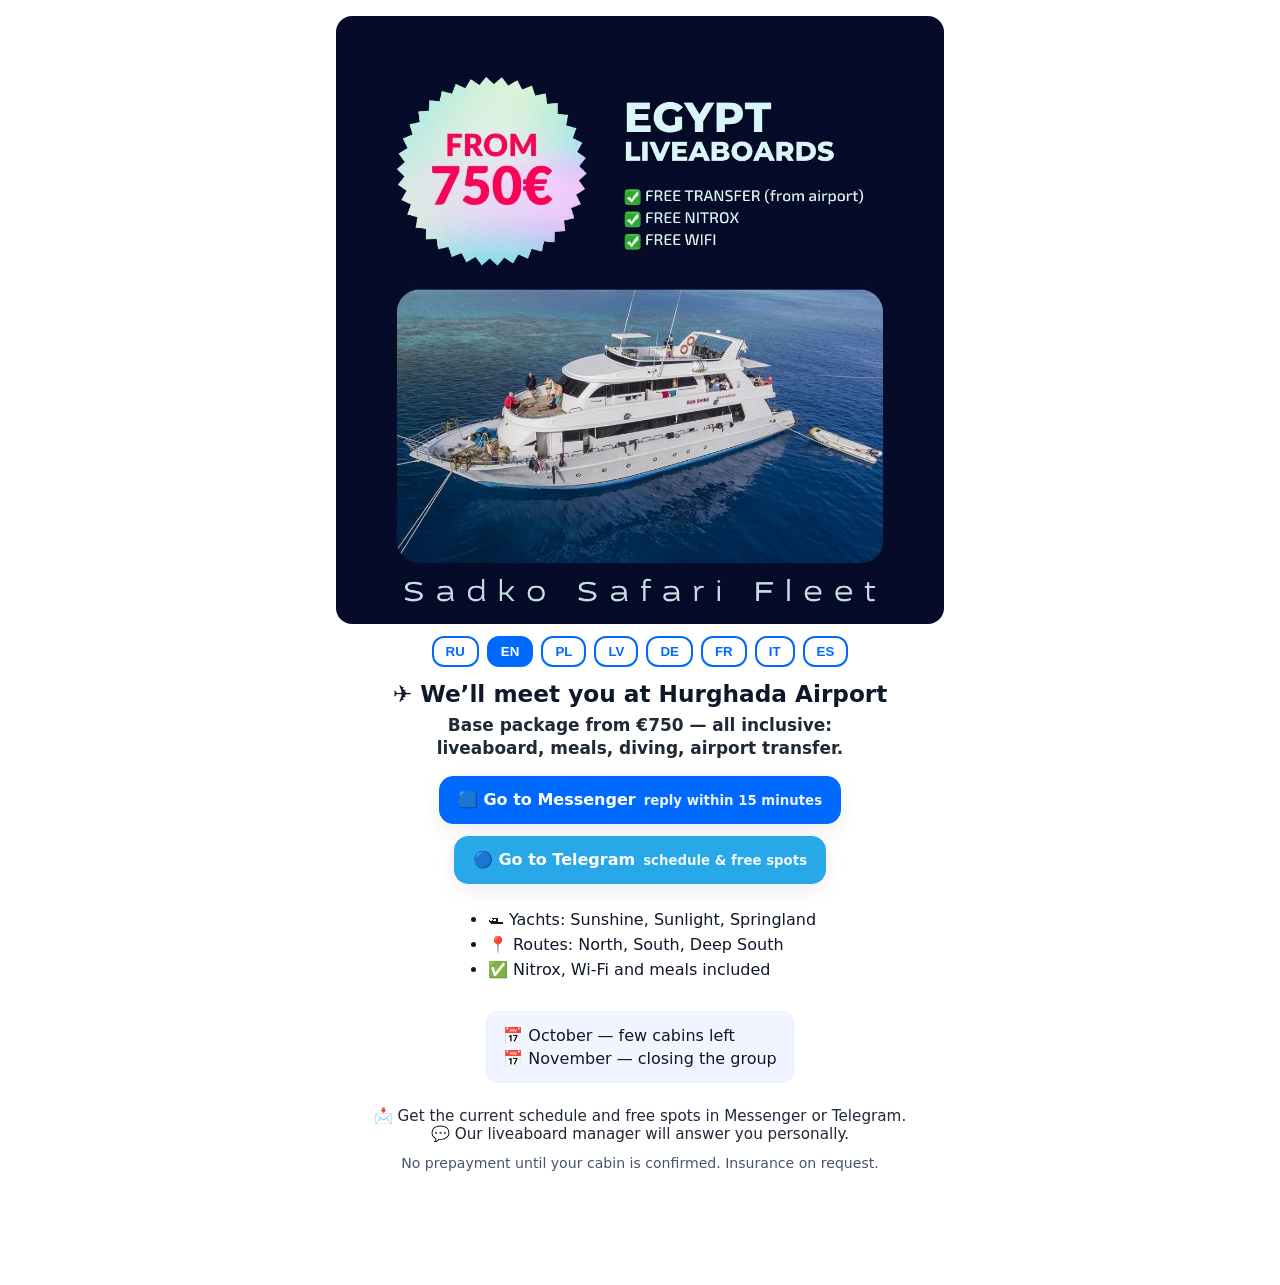
==== commit d837971c: "Update index.html" ====
--- a/index.html
+++ b/index.html
@@ -25,8 +25,8 @@
 
   <style>
     :root{
-      --brand:#006AFF;
-      --accent:#28A8E9;
+      --brand:#006AFF;      /* Messenger */
+      --accent:#28A8E9;     /* Telegram  */
       --text:#0f172a;
       --muted:#475569;
       --soft:#f1f5ff;
@@ -46,8 +46,7 @@
     }
     .hero-img{width:100%;border-radius:16px;display:block;margin:0 auto}
     .lang-switch{
-      display:flex;gap:8px;flex-wrap:wrap;justify-content:center;
-      margin:12px 0 4px;
+      display:flex;gap:8px;flex-wrap:wrap;justify-content:center;margin:12px 0 4px;
     }
     .lang-button{
       border:2px solid var(--brand);background:#fff;color:var(--brand);
@@ -57,48 +56,60 @@
     h1{font-size:1.45rem;line-height:1.25;margin:12px 0 6px}
     h2{font-size:1.06rem;line-height:1.35;margin:0 0 14px;color:#1f2937}
 
-    /* списки центрированные с точками */
-    ul{margin:10px auto 14px;padding-left:24px;list-style:disc;max-width:90%;text-align:left;display:inline-block;}
+    /* Списки центрированы, с точками */
+    ul{
+      margin:10px auto 14px;padding-left:24px;list-style:disc;
+      max-width:90%;text-align:left;display:inline-block;
+    }
     ul li{margin-bottom:6px;}
 
-    /* месяцы без точек */
-    .months{background:var(--soft);border:1px solid var(--soft2);
-      border-radius:12px;padding:10px 16px;margin:12px auto;list-style:none;
-      max-width:90%;text-align:left;display:inline-block;}
+    /* Блок месяцев — без точек */
+    .months{
+      background:var(--soft);border:1px solid var(--soft2);
+      border-radius:12px;padding:10px 16px;margin:12px auto;
+      list-style:none;max-width:90%;text-align:left;display:inline-block;
+    }
     .months li{margin:4px 0;list-style:none}
 
     .note{font-size:.95rem;color:#1f2937;margin:12px auto;max-width:90%}
     .subnote{font-size:.88rem;color:var(--muted);margin-top:6px;max-width:90%;margin-left:auto;margin-right:auto;}
 
-    .cta-row{display:flex;gap:12px;flex-wrap:wrap;margin:16px 0;justify-content:center;}
-    .btn{display:inline-flex;align-items:center;justify-content:center;gap:8px;
+    /* CTA */
+    .cta-row{
+      display:flex;gap:12px;flex-wrap:wrap;margin:16px 0;justify-content:center;
+    }
+    .btn{
+      display:inline-flex;align-items:center;justify-content:center;gap:8px;
       padding:14px 18px;border-radius:var(--radius);text-decoration:none;
-      font-weight:900;line-height:1;border:1px solid transparent;color:#fff;
-      box-shadow:var(--shadow);transition:transform .06s ease,opacity .2s ease;min-height:48px;}
+      font-weight:900;line-height:1;border:1px solid transparent;
+      color:#fff;box-shadow:var(--shadow);transition:transform .06s ease,opacity .2s ease;
+      min-height:48px;
+    }
     .btn:active{transform:translateY(1px)}
     .btn-primary{background:var(--brand);border-color:var(--brand)}
     .btn-secondary{background:var(--accent);border-color:var(--accent)}
     .btn small{font-weight:600;opacity:.92;display:block;margin-top:3px;line-height:1.1}
 
+    /* Мобилка — выравнивание слева, sticky-бар */
     @media (max-width:768px){
       .container{text-align:left;}
       .btn{flex:1;text-align:center}
-      ul,.months,.note,.subnote{text-align:left;max-width:100%;display:block;}
-    }
-
+      ul,.months,.note,.subnote{max-width:100%;display:block;text-align:left;}
+      .cta-sticky{
+        display:block;position:fixed;left:0;right:0;bottom:10px;z-index:9999;
+        padding:10px 12px;background:rgba(255,255,255,.96);backdrop-filter:blur(8px)
+      }
+      .cta-sticky-inner{display:flex;gap:10px;max-width:640px;margin:0 auto}
+    }
     .cta-sticky{display:none}
-    @media (max-width:768px){
-      .cta-sticky{display:block;position:fixed;left:0;right:0;bottom:10px;z-index:9999;
-        padding:10px 12px;background:rgba(255,255,255,.96);backdrop-filter:blur(8px)}
-      .cta-sticky-inner{display:flex;gap:10px;max-width:640px;margin:0 auto}
-    }
   </style>
 </head>
 <body>
   <div class="container">
     <img id="header-img" class="hero-img" src="EG_en_for_landing.jpg" alt="Dive Safari Egypt" loading="lazy"/>
 
-    <div class="lang-switch">
+    <!-- Language switch -->
+    <div class="lang-switch" role="tablist" aria-label="Language switcher">
       <button id="btn-ru" class="lang-button" onclick="setLanguage('ru')">RU</button>
       <button id="btn-en" class="lang-button" onclick="setLanguage('en')">EN</button>
       <button id="btn-pl" class="lang-button" onclick="setLanguage('pl')">PL</button>
@@ -109,14 +120,22 @@
       <button id="btn-es" class="lang-button" onclick="setLanguage('es')">ES</button>
     </div>
 
-    <!-- RU -->
+    <!-- ================= RU ================= -->
     <section id="lang-ru" style="display:none">
       <h1>✈️ Мы встретим вас в аэропорту Хургады</h1>
-      <h2>Базовый пакет от 750 € — всё включено: яхта, питание, дайвинг, трансфер.</h2>
-      <div class="cta-row">
-        <a class="btn btn-primary" href="https://iscuba.online/dive/fb-eg/" target="_blank" onclick="trackClickMessenger()">🟦 Перейти в Messenger<small>ответим в течение 15 минут</small></a>
-        <a class="btn btn-secondary" href="https://iscuba.online/dive/tg-eg/" target="_blank" onclick="trackClickTelegram()">🔵 Перейти в Telegram<small>расписание и свободные места</small></a>
-      </div>
+      <h2>Базовый пакет от 750 € — всё включено:<br>яхта, питание, дайвинг, трансфер.</h2>
+
+      <div class="cta-row">
+        <a class="btn btn-primary" href="https://iscuba.online/dive/fb-eg/" target="_blank" rel="noopener" onclick="trackClickMessenger()">
+          🟦 Перейти в Messenger
+          <small>ответим в течение 15 минут</small>
+        </a>
+        <a class="btn btn-secondary" href="https://iscuba.online/dive/tg-eg/" target="_blank" rel="noopener" onclick="trackClickTelegram()">
+          🔵 Перейти в Telegram
+          <small>расписание и свободные места</small>
+        </a>
+      </div>
+
       <ul>
         <li>🛥 Яхты: Sunshine, Sunlight и Springland</li>
         <li>📍 Маршруты: Север, Юг, Дальний Юг</li>
@@ -126,18 +145,26 @@
         <li>📅 Октябрь — осталось несколько кают</li>
         <li>📅 Ноябрь — завершаем набор</li>
       </ul>
-      <p class="note">📩 Актуальное расписание и места — в Messenger или Telegram.<br>💬 Менеджер яхты ответит лично.</p>
+      <p class="note">📩 Актуальное расписание и свободные места — в Messenger или Telegram. <br> 💬 Менеджер яхты ответит лично.</p>
       <p class="subnote">Без предоплаты до подтверждения каюты. Документы и страховка — по запросу.</p>
     </section>
 
-    <!-- EN -->
+    <!-- ================= EN ================= -->
     <section id="lang-en" style="display:none">
       <h1>✈️ We’ll meet you at Hurghada Airport</h1>
-      <h2>Base package from €750 — all inclusive: liveaboard, meals, diving, airport transfer.</h2>
-      <div class="cta-row">
-        <a class="btn btn-primary" href="https://iscuba.online/dive/fb-eg/" target="_blank" onclick="trackClickMessenger()">🟦 Go to Messenger<small>reply within 15 minutes</small></a>
-        <a class="btn btn-secondary" href="https://iscuba.online/dive/tg-eg/" target="_blank" onclick="trackClickTelegram()">🔵 Go to Telegram<small>schedule & free spots</small></a>
-      </div>
+      <h2>Base package from €750 — all inclusive:<br>liveaboard, meals, diving, airport transfer.</h2>
+
+      <div class="cta-row">
+        <a class="btn btn-primary" href="https://iscuba.online/dive/fb-eg/" target="_blank" rel="noopener" onclick="trackClickMessenger()">
+          🟦 Go to Messenger
+          <small>reply within 15 minutes</small>
+        </a>
+        <a class="btn btn-secondary" href="https://iscuba.online/dive/tg-eg/" target="_blank" rel="noopener" onclick="trackClickTelegram()">
+          🔵 Go to Telegram
+          <small>schedule & free spots</small>
+        </a>
+      </div>
+
       <ul>
         <li>🛥 Yachts: Sunshine, Sunlight, Springland</li>
         <li>📍 Routes: North, South, Deep South</li>
@@ -147,66 +174,203 @@
         <li>📅 October — few cabins left</li>
         <li>📅 November — closing the group</li>
       </ul>
-      <p class="note">📩 Get the current schedule and free spots in Messenger or Telegram.<br>💬 Our liveaboard manager will answer personally.</p>
-      <p class="subnote">No prepayment until cabin confirmed. Insurance upon request.</p>
-    </section>
-
-    <!-- PL -->
+      <p class="note">📩 Get the current schedule and free spots in Messenger or Telegram. <br> 💬 Our liveaboard manager will answer you personally.</p>
+      <p class="subnote">No prepayment until your cabin is confirmed. Insurance on request.</p>
+    </section>
+
+    <!-- ================= PL ================= -->
     <section id="lang-pl" style="display:none">
       <h1>✈️ Odbierzemy Cię z lotniska w Hurghadzie</h1>
-      <h2>Pakiet podstawowy od 750 € — wszystko w cenie: liveaboard, wyżywienie, nurkowania, transfer.</h2>
-      <div class="cta-row">
-        <a class="btn btn-primary" href="https://iscuba.online/dive/fb-eg/" target="_blank" onclick="trackClickMessenger()">🟦 Otwórz w Messengerze<small>odpowiemy w 15 minut</small></a>
-        <a class="btn btn-secondary" href="https://iscuba.online/dive/tg-eg/" target="_blank" onclick="trackClickTelegram()">🔵 Otwórz w Telegramie<small>harmonogram i wolne miejsca</small></a>
-      </div>
+      <h2>Pakiet podstawowy od 750 € — wszystko w cenie:<br>liveaboard, wyżywienie, nurkowania, transfer z lotniska.</h2>
+
+      <div class="cta-row">
+        <a class="btn btn-primary" href="https://iscuba.online/dive/fb-eg/" target="_blank" rel="noopener" onclick="trackClickMessenger()">🟦 Otwórz w Messengerze
+          <small>odpowiemy w 15 minut</small></a>
+        <a class="btn btn-secondary" href="https://iscuba.online/dive/tg-eg/" target="_blank" rel="noopener" onclick="trackClickTelegram()">🔵 Otwórz w Telegramie
+          <small>grafik i wolne miejsca</small></a>
+      </div>
+
       <ul>
         <li>🛥 Jachty: Sunshine, Sunlight, Springland</li>
         <li>📍 Trasy: Północ, Południe, Dalekie Południe</li>
         <li>✅ Nitrox, Wi-Fi i wyżywienie w cenie</li>
       </ul>
       <ul class="months">
-        <li>📅 Październik — kilka kabin</li>
-        <li>📅 Listopad — zamykamy grupę</li>
-      </ul>
-      <p class="note">📩 Aktualny plan i wolne miejsca — Messenger lub Telegram.</p>
-    </section>
-
-    <!-- LV, DE, FR, IT, ES — остаются по аналогии (структура та же) -->
+        <li>📅 Październik — zostało kilka kabin</li>
+        <li>📅 Listopad — domykamy grupę</li>
+      </ul>
+      <p class="note">📩 Aktualny harmonogram i miejsca — w Messengerze lub Telegramie. <br> 💬 Menedżer jachtu odpowie osobiście.</p>
+      <p class="subnote">Bez przedpłaty do potwierdzenia kabiny. Ubezpieczenie na życzenie.</p>
+    </section>
+
+    <!-- ================= LV ================= -->
+    <section id="lang-lv" style="display:none">
+      <h1>✈️ Mēs jūs sagaidīsim Hurgadas lidostā</h1>
+      <h2>Bāzes pakete no 750 € — viss iekļauts:<br>jahta, ēdināšana, niršana, transfērs no lidostas.</h2>
+
+      <div class="cta-row">
+        <a class="btn btn-primary" href="https://iscuba.online/dive/fb-eg/" target="_blank" rel="noopener" onclick="trackClickMessenger()">🟦 Atvērt Messenger
+          <small>atbilde 15 minūtēs</small></a>
+        <a class="btn btn-secondary" href="https://iscuba.online/dive/tg-eg/" target="_blank" rel="noopener" onclick="trackClickTelegram()">🔵 Atvērt Telegram
+          <small>grafiks un brīvās vietas</small></a>
+      </div>
+
+      <ul>
+        <li>🛥 Jahtas: Sunshine, Sunlight, Springland</li>
+        <li>📍 Maršruti: Ziemeļi, Dienvidi, Tālie Dienvidi</li>
+        <li>✅ Nitrox, Wi-Fi un ēdināšana iekļauta</li>
+      </ul>
+      <ul class="months">
+        <li>📅 Oktobris — palikušas dažas kajītes</li>
+        <li>📅 Novembris — noslēdzam grupu</li>
+      </ul>
+      <p class="note">📩 Aktuālais grafiks un brīvās vietas — Messenger vai Telegram. <br> 💬 Jahtas menedžeris atbildēs personīgi.</p>
+      <p class="subnote">Bez priekšapmaksas līdz kajītes apstiprināšanai. Apdrošināšana pēc pieprasījuma.</p>
+    </section>
+
+    <!-- ================= DE ================= -->
+    <section id="lang-de" style="display:none">
+      <h1>✈️ Wir holen Sie am Flughafen Hurghada ab</h1>
+      <h2>Basispaket ab 750 € – alles inklusive:<br>Liveaboard, Verpflegung, Tauchgänge, Transfer.</h2>
+
+      <div class="cta-row">
+        <a class="btn btn-primary" href="https://iscuba.online/dive/fb-eg/" target="_blank" rel="noopener" onclick="trackClickMessenger()">🟦 Zu Messenger
+          <small>Antwort in 15 Minuten</small></a>
+        <a class="btn btn-secondary" href="https://iscuba.online/dive/tg-eg/" target="_blank" rel="noopener" onclick="trackClickTelegram()">🔵 Zu Telegram
+          <small>Plan & freie Plätze</small></a>
+      </div>
+
+      <ul>
+        <li>🛥 Yachten: Sunshine, Sunlight, Springland</li>
+        <li>📍 Routen: Norden, Süden, Deep South</li>
+        <li>✅ Nitrox, WLAN und Verpflegung inklusive</li>
+      </ul>
+      <ul class="months">
+        <li>📅 Oktober — wenige Kabinen frei</li>
+        <li>📅 November — Gruppe wird geschlossen</li>
+      </ul>
+      <p class="note">📩 Aktueller Plan und freie Plätze — in Messenger oder Telegram. <br> 💬 Unser Yacht-Manager antwortet persönlich.</p>
+      <p class="subnote">Keine Vorauszahlung bis zur Kabinenbestätigung. Versicherung auf Anfrage.</p>
+    </section>
+
+    <!-- ================= FR ================= -->
+    <section id="lang-fr" style="display:none">
+      <h1>✈️ Nous vous accueillerons à l’aéroport d’Hurghada</h1>
+      <h2>Forfait de base dès 750 € — tout compris :<br>liveaboard, repas, plongées, transfert.</h2>
+
+      <div class="cta-row">
+        <a class="btn btn-primary" href="https://iscuba.online/dive/fb-eg/" target="_blank" rel="noopener" onclick="trackClickMessenger()">🟦 Ouvrir Messenger
+          <small>réponse en 15 min</small></a>
+        <a class="btn btn-secondary" href="https://iscuba.online/dive/tg-eg/" target="_blank" rel="noopener" onclick="trackClickTelegram()">🔵 Ouvrir Telegram
+          <small>horaires & places libres</small></a>
+      </div>
+
+      <ul>
+        <li>🛥 Yachts : Sunshine, Sunlight, Springland</li>
+        <li>📍 Itinéraires : Nord, Sud, Grand Sud</li>
+        <li>✅ Nitrox, Wi-Fi et repas inclus</li>
+      </ul>
+      <ul class="months">
+        <li>📅 Octobre — quelques cabines restantes</li>
+        <li>📅 Novembre — clôture du groupe</li>
+      </ul>
+      <p class="note">📩 Horaires et places libres — dans Messenger ou Telegram. <br> 💬 Notre responsable du yacht vous répondra personnellement.</p>
+      <p class="subnote">Aucun acompte jusqu’à confirmation de cabine. Assurance sur demande.</p>
+    </section>
+
+    <!-- ================= IT ================= -->
+    <section id="lang-it" style="display:none">
+      <h1>✈️ Vi aspettiamo all’aeroporto di Hurghada</h1>
+      <h2>Pacchetto base da 750 € — tutto incluso:<br>liveaboard, pasti, immersioni, transfer.</h2>
+
+      <div class="cta-row">
+        <a class="btn btn-primary" href="https://iscuba.online/dive/fb-eg/" target="_blank" rel="noopener" onclick="trackClickMessenger()">🟦 Apri in Messenger
+          <small>rispondiamo in 15 minuti</small></a>
+        <a class="btn btn-secondary" href="https://iscuba.online/dive/tg-eg/" target="_blank" rel="noopener" onclick="trackClickTelegram()">🔵 Apri in Telegram
+          <small>calendario & posti liberi</small></a>
+      </div>
+
+      <ul>
+        <li>🛥 Yacht: Sunshine, Sunlight, Springland</li>
+        <li>📍 Itinerari: Nord, Sud, Estremo Sud</li>
+        <li>✅ Nitrox, Wi-Fi e pasti inclusi</li>
+      </ul>
+      <ul class="months">
+        <li>📅 Ottobre — poche cabine rimaste</li>
+        <li>📅 Novembre — chiudiamo il gruppo</li>
+      </ul>
+      <p class="note">📩 Programma aggiornato e posti liberi — in Messenger o Telegram. <br> 💬 Il nostro manager dello yacht risponderà personalmente.</p>
+      <p class="subnote">Nessun pagamento anticipato finché la cabina non è confermata. Assicurazione su richiesta.</p>
+    </section>
+
+    <!-- ================= ES ================= -->
+    <section id="lang-es" style="display:none">
+      <h1>✈️ Te recibimos en el aeropuerto de Hurgada</h1>
+      <h2>Paquete base desde 750 € — todo incluido:<br>liveaboard, comidas, buceo y traslado.</h2>
+
+      <div class="cta-row">
+        <a class="btn btn-primary" href="https://iscuba.online/dive/fb-eg/" target="_blank" rel="noopener" onclick="trackClickMessenger()">🟦 Abrir en Messenger
+          <small>respuesta en 15 min</small></a>
+        <a class="btn btn-secondary" href="https://iscuba.online/dive/tg-eg/" target="_blank" rel="noopener" onclick="trackClickTelegram()">🔵 Abrir en Telegram
+          <small>horario y plazas libres</small></a>
+      </div>
+
+      <ul>
+        <li>🛥 Yates: Sunshine, Sunlight y Springland</li>
+        <li>📍 Rutas: Norte, Sur, Sur Profundo</li>
+        <li>✅ Nitrox, Wi-Fi y comidas incluidas</li>
+      </ul>
+      <ul class="months">
+        <li>📅 Octubre — pocas cabinas disponibles</li>
+        <li>📅 Noviembre — cerramos el grupo</li>
+      </ul>
+      <p class="note">📩 Horario actual y plazas libres — en Messenger o Telegram. <br> 💬 Nuestro gerente del yate responderá personalmente.</p>
+      <p class="subnote">Sin pago previo hasta confirmar cabina. Seguro a petición.</p>
+    </section>
   </div>
 
-  <nav class="cta-sticky">
+  <!-- Sticky CTA — только мобильные -->
+  <nav class="cta-sticky" role="navigation" aria-label="Floating call to action">
     <div class="cta-sticky-inner">
-      <a class="btn btn-primary" href="https://iscuba.online/dive/fb-eg/" target="_blank" onclick="trackClickMessenger()">🟦 Messenger</a>
-      <a class="btn btn-secondary" href="https://iscuba.online/dive/tg-eg/" target="_blank" onclick="trackClickTelegram()">🔵 Telegram</a>
+      <a class="btn btn-primary" href="https://iscuba.online/dive/fb-eg/" target="_blank" rel="noopener" onclick="trackClickMessenger()">🟦 Messenger</a>
+      <a class="btn btn-secondary" href="https://iscuba.online/dive/tg-eg/" target="_blank" rel="noopener" onclick="trackClickTelegram()">🔵 Telegram</a>
     </div>
   </nav>
 
   <script>
+    // Языковые группы и автодетект
     const langsRU=['ru','uk','be','kk','uz','ky','tk','az','hy','ka','tg','mo'];
-    const langsPL=['pl'];const langsLV=['lv'];
+    const langsPL=['pl']; const langsLV=['lv'];
     const ALL=['ru','en','pl','lv','de','fr','it','es'];
     const userLang=(navigator.language||'').slice(0,2).toLowerCase();
 
     function showLang(l){
-      ALL.forEach(x=>{const e=document.getElementById('lang-'+x);if(e)e.style.display=(x===l?'block':'none')});
+      ALL.forEach(x=>{const e=document.getElementById('lang-'+x); if(e) e.style.display=(x===l?'block':'none')});
       document.querySelectorAll('.lang-button').forEach(b=>b.classList.remove('active'));
-      const btn=document.getElementById('btn-'+l);if(btn)btn.classList.add('active');
-      const map={ru:'EG_ru_for_landing.jpg',en:'EG_en_for_landing.jpg',pl:'EG_pl_for_landing.jpg',
-        lv:'EG_lv_for_landing.jpg',de:'EG_de_for_landing.jpg',fr:'EG_fr_for_landing.jpg',
-        it:'EG_it_for_landing.jpg',es:'EG_es_for_landing.jpg'};
-      document.getElementById('header-img').src=map[l]||map['en'];
-      document.documentElement.setAttribute('lang',l);
-    }
-    function setLanguage(l){localStorage.setItem('langPref',l);showLang(l);}
-    function trackClickTelegram(){fbq('trackCustom','Click_EgyptBot_tg');fbq('trackCustom','Subscribe');}
-    function trackClickMessenger(){fbq('trackCustom','Click_EgyptBot_fb');fbq('trackCustom','Subscribe');}
+      const btn=document.getElementById('btn-'+l); if(btn) btn.classList.add('active');
+      const map={
+        ru:'EG_ru_for_landing.jpg', en:'EG_en_for_landing.jpg', pl:'EG_pl_for_landing.jpg',
+        lv:'EG_lv_for_landing.jpg', de:'EG_de_for_landing.jpg', fr:'EG_fr_for_landing.jpg',
+        it:'EG_it_for_landing.jpg', es:'EG_es_for_landing.jpg'
+      };
+      const img=document.getElementById('header-img');
+      img.src=map[l]||map['en'];
+      document.documentElement.setAttribute('lang', l);
+    }
+    function setLanguage(l){ localStorage.setItem('langPref', l); showLang(l); }
+
+    // Pixel events
+    function trackClickTelegram(){ fbq('trackCustom','Click_EgyptBot_tg'); fbq('trackCustom','Subscribe'); }
+    function trackClickMessenger(){ fbq('trackCustom','Click_EgyptBot_fb'); fbq('trackCustom','Subscribe'); }
 
     (function(){
       const saved=localStorage.getItem('langPref');
-      const auto=langsRU.includes(userLang)?'ru':langsPL.includes(userLang)?'pl':
-      langsLV.includes(userLang)?'lv':(['de','fr','it','es','en'].includes(userLang)?userLang:'en');
-      showLang(saved||auto);
-      setTimeout(()=>{fbq('trackCustom','ViewContent_EgyptBook_7s');},7000);
+      const auto= langsRU.includes(userLang) ? 'ru'
+                : langsPL.includes(userLang) ? 'pl'
+                : langsLV.includes(userLang) ? 'lv'
+                : (['de','fr','it','es','en'].includes(userLang) ? userLang : 'en');
+      showLang(saved || auto);
+      setTimeout(()=>{ fbq('trackCustom','ViewContent_EgyptBook_7s'); },7000);
     })();
   </script>
 </body>
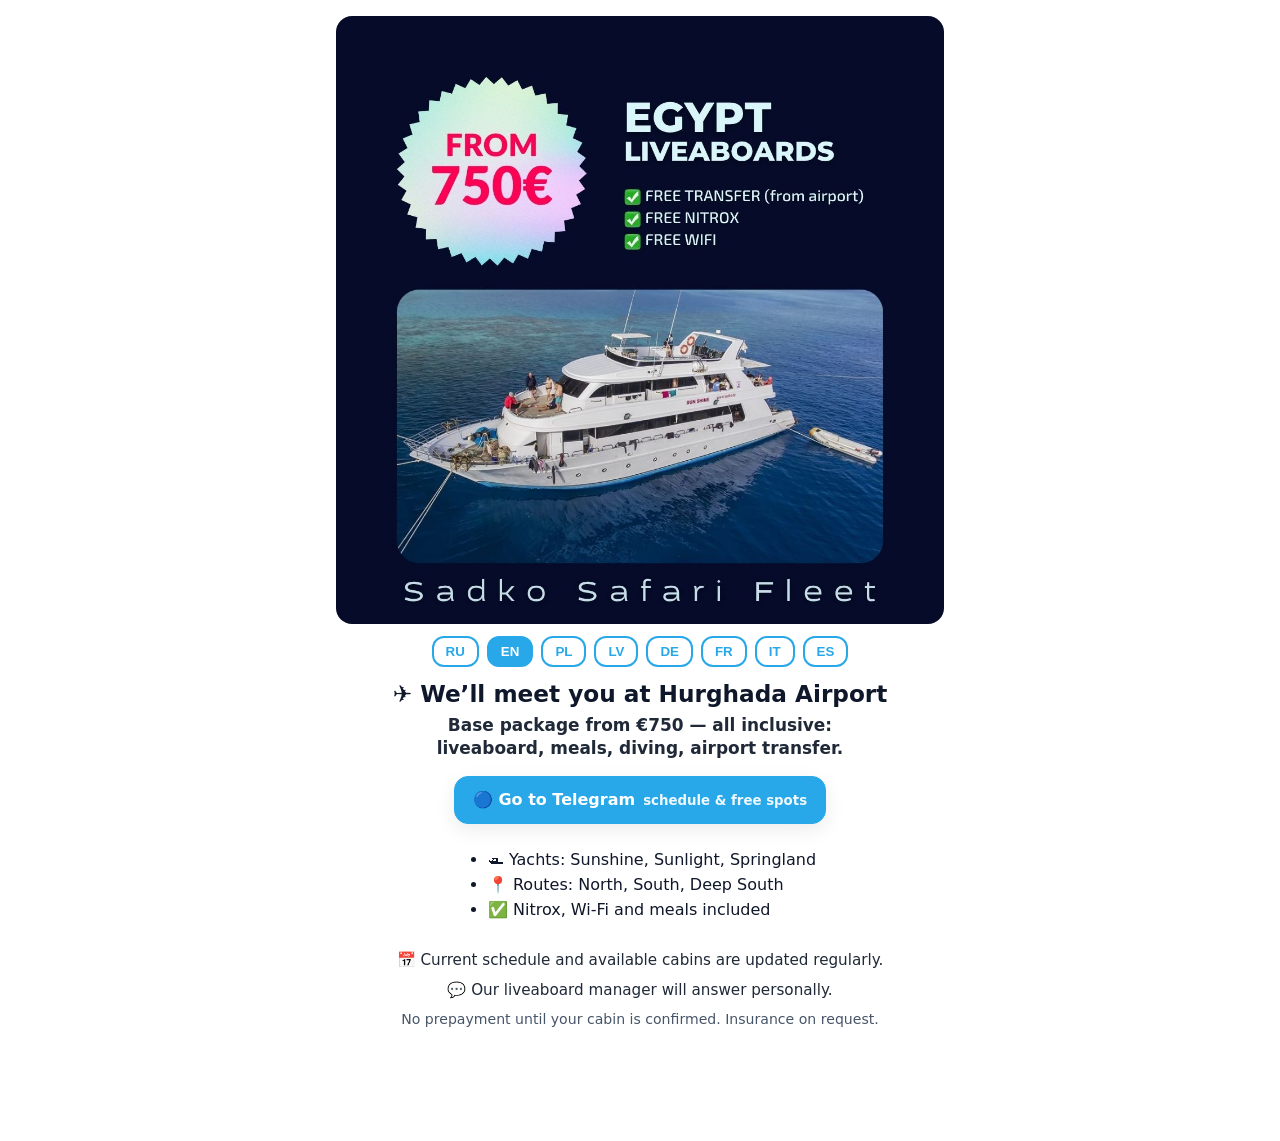
==== commit f464b32a: "одна кнопка" ====
--- a/index.html
+++ b/index.html
@@ -18,6 +18,7 @@
     fbq('init', '675997335920840');
     fbq('track', 'PageView');
   </script>
+
   <noscript>
     <img height="1" width="1" style="display:none"
          src="https://www.facebook.com/tr?id=675997335920840&ev=PageView&noscript=1"/>
@@ -25,8 +26,8 @@
 
   <style>
     :root{
-      --brand:#006AFF;      /* Messenger */
-      --accent:#28A8E9;     /* Telegram  */
+      --brand:#28A8E9;
+      --accent:#28A8E9;
       --text:#0f172a;
       --muted:#475569;
       --soft:#f1f5ff;
@@ -34,344 +35,691 @@
       --radius:14px;
       --shadow:0 6px 20px rgba(2,6,23,.08);
     }
-    *{box-sizing:border-box}
+
+    *{
+      box-sizing:border-box
+    }
+
     body{
       font-family:system-ui,-apple-system,Segoe UI,Roboto,Ubuntu,Cantarell,sans-serif;
-      margin:0;background:#fff;color:var(--text);
-      -webkit-font-smoothing:antialiased;-moz-osx-font-smoothing:grayscale;
-    }
+      margin:0;
+      background:#fff;
+      color:var(--text);
+      -webkit-font-smoothing:antialiased;
+      -moz-osx-font-smoothing:grayscale;
+    }
+
     .container{
-      max-width:640px;margin:0 auto;padding:16px 16px 100px;
+      max-width:640px;
+      margin:0 auto;
+      padding:16px 16px 100px;
       text-align:center;
     }
-    .hero-img{width:100%;border-radius:16px;display:block;margin:0 auto}
+
+    .hero-img{
+      width:100%;
+      border-radius:16px;
+      display:block;
+      margin:0 auto;
+    }
+
     .lang-switch{
-      display:flex;gap:8px;flex-wrap:wrap;justify-content:center;margin:12px 0 4px;
-    }
+      display:flex;
+      gap:8px;
+      flex-wrap:wrap;
+      justify-content:center;
+      margin:12px 0 4px;
+    }
+
     .lang-button{
-      border:2px solid var(--brand);background:#fff;color:var(--brand);
-      font-weight:800;padding:6px 12px;border-radius:12px;cursor:pointer;
-    }
-    .lang-button.active{background:var(--brand);color:#fff}
-    h1{font-size:1.45rem;line-height:1.25;margin:12px 0 6px}
-    h2{font-size:1.06rem;line-height:1.35;margin:0 0 14px;color:#1f2937}
-
-    /* Списки центрированы, с точками */
+      border:2px solid var(--brand);
+      background:#fff;
+      color:var(--brand);
+      font-weight:800;
+      padding:6px 12px;
+      border-radius:12px;
+      cursor:pointer;
+    }
+
+    .lang-button.active{
+      background:var(--brand);
+      color:#fff;
+    }
+
+    h1{
+      font-size:1.45rem;
+      line-height:1.25;
+      margin:12px 0 6px;
+    }
+
+    h2{
+      font-size:1.06rem;
+      line-height:1.35;
+      margin:0 0 14px;
+      color:#1f2937;
+    }
+
     ul{
-      margin:10px auto 14px;padding-left:24px;list-style:disc;
-      max-width:90%;text-align:left;display:inline-block;
-    }
-    ul li{margin-bottom:6px;}
-
-    /* Блок месяцев — без точек */
-    .months{
-      background:var(--soft);border:1px solid var(--soft2);
-      border-radius:12px;padding:10px 16px;margin:12px auto;
-      list-style:none;max-width:90%;text-align:left;display:inline-block;
-    }
-    .months li{margin:4px 0;list-style:none}
-
-    .note{font-size:.95rem;color:#1f2937;margin:12px auto;max-width:90%}
-    .subnote{font-size:.88rem;color:var(--muted);margin-top:6px;max-width:90%;margin-left:auto;margin-right:auto;}
-
-    /* CTA */
+      margin:10px auto 14px;
+      padding-left:24px;
+      list-style:disc;
+      max-width:90%;
+      text-align:left;
+      display:inline-block;
+    }
+
+    ul li{
+      margin-bottom:6px;
+    }
+
+    .note{
+      font-size:.95rem;
+      color:#1f2937;
+      margin:12px auto;
+      max-width:90%;
+    }
+
+    .subnote{
+      font-size:.88rem;
+      color:var(--muted);
+      margin-top:6px;
+      max-width:90%;
+      margin-left:auto;
+      margin-right:auto;
+    }
+
     .cta-row{
-      display:flex;gap:12px;flex-wrap:wrap;margin:16px 0;justify-content:center;
-    }
+      display:flex;
+      gap:12px;
+      flex-wrap:wrap;
+      margin:16px 0;
+      justify-content:center;
+    }
+
     .btn{
-      display:inline-flex;align-items:center;justify-content:center;gap:8px;
-      padding:14px 18px;border-radius:var(--radius);text-decoration:none;
-      font-weight:900;line-height:1;border:1px solid transparent;
-      color:#fff;box-shadow:var(--shadow);transition:transform .06s ease,opacity .2s ease;
+      display:inline-flex;
+      align-items:center;
+      justify-content:center;
+      gap:8px;
+      padding:14px 18px;
+      border-radius:var(--radius);
+      text-decoration:none;
+      font-weight:900;
+      line-height:1;
+      border:1px solid transparent;
+      color:#fff;
+      box-shadow:var(--shadow);
+      transition:transform .06s ease,opacity .2s ease;
       min-height:48px;
     }
-    .btn:active{transform:translateY(1px)}
-    .btn-primary{background:var(--brand);border-color:var(--brand)}
-    .btn-secondary{background:var(--accent);border-color:var(--accent)}
-    .btn small{font-weight:600;opacity:.92;display:block;margin-top:3px;line-height:1.1}
-
-    /* Мобилка — выравнивание слева, sticky-бар */
+
+    .btn:active{
+      transform:translateY(1px)
+    }
+
+    .btn-primary{
+      background:var(--brand);
+      border-color:var(--brand);
+    }
+
+    .btn small{
+      font-weight:600;
+      opacity:.92;
+      display:block;
+      margin-top:3px;
+      line-height:1.1;
+    }
+
     @media (max-width:768px){
-      .container{text-align:left;}
-      .btn{flex:1;text-align:center}
-      ul,.months,.note,.subnote{max-width:100%;display:block;text-align:left;}
+
+      .container{
+        text-align:left;
+      }
+
+      .btn{
+        flex:1;
+        text-align:center;
+      }
+
+      ul,.note,.subnote{
+        max-width:100%;
+        display:block;
+        text-align:left;
+      }
+
       .cta-sticky{
-        display:block;position:fixed;left:0;right:0;bottom:10px;z-index:9999;
-        padding:10px 12px;background:rgba(255,255,255,.96);backdrop-filter:blur(8px)
+        display:block;
+        position:fixed;
+        left:0;
+        right:0;
+        bottom:10px;
+        z-index:9999;
+        padding:10px 12px;
+        background:rgba(255,255,255,.96);
+        backdrop-filter:blur(8px)
       }
-      .cta-sticky-inner{display:flex;gap:10px;max-width:640px;margin:0 auto}
-    }
-    .cta-sticky{display:none}
+
+      .cta-sticky-inner{
+        display:flex;
+        gap:10px;
+        max-width:640px;
+        margin:0 auto
+      }
+    }
+
+    .cta-sticky{
+      display:none
+    }
   </style>
 </head>
+
 <body>
-  <div class="container">
-    <img id="header-img" class="hero-img" src="EG_en_for_landing.jpg" alt="Dive Safari Egypt" loading="lazy"/>
-
-    <!-- Language switch -->
-    <div class="lang-switch" role="tablist" aria-label="Language switcher">
-      <button id="btn-ru" class="lang-button" onclick="setLanguage('ru')">RU</button>
-      <button id="btn-en" class="lang-button" onclick="setLanguage('en')">EN</button>
-      <button id="btn-pl" class="lang-button" onclick="setLanguage('pl')">PL</button>
-      <button id="btn-lv" class="lang-button" onclick="setLanguage('lv')">LV</button>
-      <button id="btn-de" class="lang-button" onclick="setLanguage('de')">DE</button>
-      <button id="btn-fr" class="lang-button" onclick="setLanguage('fr')">FR</button>
-      <button id="btn-it" class="lang-button" onclick="setLanguage('it')">IT</button>
-      <button id="btn-es" class="lang-button" onclick="setLanguage('es')">ES</button>
+
+<div class="container">
+
+  <img
+    id="header-img"
+    class="hero-img"
+    src="EG_en_for_landing.jpg"
+    alt="Dive Safari Egypt"
+    loading="lazy"
+  />
+
+  <!-- Language switch -->
+  <div class="lang-switch" role="tablist" aria-label="Language switcher">
+    <button id="btn-ru" class="lang-button" onclick="setLanguage('ru')">RU</button>
+    <button id="btn-en" class="lang-button" onclick="setLanguage('en')">EN</button>
+    <button id="btn-pl" class="lang-button" onclick="setLanguage('pl')">PL</button>
+    <button id="btn-lv" class="lang-button" onclick="setLanguage('lv')">LV</button>
+    <button id="btn-de" class="lang-button" onclick="setLanguage('de')">DE</button>
+    <button id="btn-fr" class="lang-button" onclick="setLanguage('fr')">FR</button>
+    <button id="btn-it" class="lang-button" onclick="setLanguage('it')">IT</button>
+    <button id="btn-es" class="lang-button" onclick="setLanguage('es')">ES</button>
+  </div>
+
+  <!-- ================= RU ================= -->
+
+  <section id="lang-ru" style="display:none">
+
+    <h1>✈️ Мы встретим вас в аэропорту Хургады</h1>
+
+    <h2>
+      Базовый пакет от 750 € — всё включено:<br>
+      яхта, питание, дайвинг, трансфер.
+    </h2>
+
+    <div class="cta-row">
+
+      <a
+        class="btn btn-primary"
+        href="https://iscuba.online/dive/tg-eg/"
+        target="_blank"
+        rel="noopener"
+        onclick="trackClickTelegram()"
+      >
+        🔵 Перейти в Telegram
+        <small>расписание и свободные места</small>
+      </a>
+
     </div>
 
-    <!-- ================= RU ================= -->
-    <section id="lang-ru" style="display:none">
-      <h1>✈️ Мы встретим вас в аэропорту Хургады</h1>
-      <h2>Базовый пакет от 750 € — всё включено:<br>яхта, питание, дайвинг, трансфер.</h2>
-
-      <div class="cta-row">
-        <a class="btn btn-primary" href="https://iscuba.online/dive/fb-eg/" target="_blank" rel="noopener" onclick="trackClickMessenger()">
-          🟦 Перейти в Messenger
-          <small>ответим в течение 15 минут</small>
-        </a>
-        <a class="btn btn-secondary" href="https://iscuba.online/dive/tg-eg/" target="_blank" rel="noopener" onclick="trackClickTelegram()">
-          🔵 Перейти в Telegram
-          <small>расписание и свободные места</small>
-        </a>
-      </div>
-
-      <ul>
-        <li>🛥 Яхты: Sunshine, Sunlight и Springland</li>
-        <li>📍 Маршруты: Север, Юг, Дальний Юг</li>
-        <li>✅ Nitrox, Wi-Fi и питание включены</li>
-      </ul>
-      <ul class="months">
-        <li>📅 Октябрь — осталось несколько кают</li>
-        <li>📅 Ноябрь — завершаем набор</li>
-      </ul>
-      <p class="note">📩 Актуальное расписание и свободные места — в Messenger или Telegram. <br> 💬 Менеджер яхты ответит лично.</p>
-      <p class="subnote">Без предоплаты до подтверждения каюты. Документы и страховка — по запросу.</p>
-    </section>
-
-    <!-- ================= EN ================= -->
-    <section id="lang-en" style="display:none">
-      <h1>✈️ We’ll meet you at Hurghada Airport</h1>
-      <h2>Base package from €750 — all inclusive:<br>liveaboard, meals, diving, airport transfer.</h2>
-
-      <div class="cta-row">
-        <a class="btn btn-primary" href="https://iscuba.online/dive/fb-eg/" target="_blank" rel="noopener" onclick="trackClickMessenger()">
-          🟦 Go to Messenger
-          <small>reply within 15 minutes</small>
-        </a>
-        <a class="btn btn-secondary" href="https://iscuba.online/dive/tg-eg/" target="_blank" rel="noopener" onclick="trackClickTelegram()">
-          🔵 Go to Telegram
-          <small>schedule & free spots</small>
-        </a>
-      </div>
-
-      <ul>
-        <li>🛥 Yachts: Sunshine, Sunlight, Springland</li>
-        <li>📍 Routes: North, South, Deep South</li>
-        <li>✅ Nitrox, Wi-Fi and meals included</li>
-      </ul>
-      <ul class="months">
-        <li>📅 October — few cabins left</li>
-        <li>📅 November — closing the group</li>
-      </ul>
-      <p class="note">📩 Get the current schedule and free spots in Messenger or Telegram. <br> 💬 Our liveaboard manager will answer you personally.</p>
-      <p class="subnote">No prepayment until your cabin is confirmed. Insurance on request.</p>
-    </section>
-
-    <!-- ================= PL ================= -->
-    <section id="lang-pl" style="display:none">
-      <h1>✈️ Odbierzemy Cię z lotniska w Hurghadzie</h1>
-      <h2>Pakiet podstawowy od 750 € — wszystko w cenie:<br>liveaboard, wyżywienie, nurkowania, transfer z lotniska.</h2>
-
-      <div class="cta-row">
-        <a class="btn btn-primary" href="https://iscuba.online/dive/fb-eg/" target="_blank" rel="noopener" onclick="trackClickMessenger()">🟦 Otwórz w Messengerze
-          <small>odpowiemy w 15 minut</small></a>
-        <a class="btn btn-secondary" href="https://iscuba.online/dive/tg-eg/" target="_blank" rel="noopener" onclick="trackClickTelegram()">🔵 Otwórz w Telegramie
-          <small>grafik i wolne miejsca</small></a>
-      </div>
-
-      <ul>
-        <li>🛥 Jachty: Sunshine, Sunlight, Springland</li>
-        <li>📍 Trasy: Północ, Południe, Dalekie Południe</li>
-        <li>✅ Nitrox, Wi-Fi i wyżywienie w cenie</li>
-      </ul>
-      <ul class="months">
-        <li>📅 Październik — zostało kilka kabin</li>
-        <li>📅 Listopad — domykamy grupę</li>
-      </ul>
-      <p class="note">📩 Aktualny harmonogram i miejsca — w Messengerze lub Telegramie. <br> 💬 Menedżer jachtu odpowie osobiście.</p>
-      <p class="subnote">Bez przedpłaty do potwierdzenia kabiny. Ubezpieczenie na życzenie.</p>
-    </section>
-
-    <!-- ================= LV ================= -->
-    <section id="lang-lv" style="display:none">
-      <h1>✈️ Mēs jūs sagaidīsim Hurgadas lidostā</h1>
-      <h2>Bāzes pakete no 750 € — viss iekļauts:<br>jahta, ēdināšana, niršana, transfērs no lidostas.</h2>
-
-      <div class="cta-row">
-        <a class="btn btn-primary" href="https://iscuba.online/dive/fb-eg/" target="_blank" rel="noopener" onclick="trackClickMessenger()">🟦 Atvērt Messenger
-          <small>atbilde 15 minūtēs</small></a>
-        <a class="btn btn-secondary" href="https://iscuba.online/dive/tg-eg/" target="_blank" rel="noopener" onclick="trackClickTelegram()">🔵 Atvērt Telegram
-          <small>grafiks un brīvās vietas</small></a>
-      </div>
-
-      <ul>
-        <li>🛥 Jahtas: Sunshine, Sunlight, Springland</li>
-        <li>📍 Maršruti: Ziemeļi, Dienvidi, Tālie Dienvidi</li>
-        <li>✅ Nitrox, Wi-Fi un ēdināšana iekļauta</li>
-      </ul>
-      <ul class="months">
-        <li>📅 Oktobris — palikušas dažas kajītes</li>
-        <li>📅 Novembris — noslēdzam grupu</li>
-      </ul>
-      <p class="note">📩 Aktuālais grafiks un brīvās vietas — Messenger vai Telegram. <br> 💬 Jahtas menedžeris atbildēs personīgi.</p>
-      <p class="subnote">Bez priekšapmaksas līdz kajītes apstiprināšanai. Apdrošināšana pēc pieprasījuma.</p>
-    </section>
-
-    <!-- ================= DE ================= -->
-    <section id="lang-de" style="display:none">
-      <h1>✈️ Wir holen Sie am Flughafen Hurghada ab</h1>
-      <h2>Basispaket ab 750 € – alles inklusive:<br>Liveaboard, Verpflegung, Tauchgänge, Transfer.</h2>
-
-      <div class="cta-row">
-        <a class="btn btn-primary" href="https://iscuba.online/dive/fb-eg/" target="_blank" rel="noopener" onclick="trackClickMessenger()">🟦 Zu Messenger
-          <small>Antwort in 15 Minuten</small></a>
-        <a class="btn btn-secondary" href="https://iscuba.online/dive/tg-eg/" target="_blank" rel="noopener" onclick="trackClickTelegram()">🔵 Zu Telegram
-          <small>Plan & freie Plätze</small></a>
-      </div>
-
-      <ul>
-        <li>🛥 Yachten: Sunshine, Sunlight, Springland</li>
-        <li>📍 Routen: Norden, Süden, Deep South</li>
-        <li>✅ Nitrox, WLAN und Verpflegung inklusive</li>
-      </ul>
-      <ul class="months">
-        <li>📅 Oktober — wenige Kabinen frei</li>
-        <li>📅 November — Gruppe wird geschlossen</li>
-      </ul>
-      <p class="note">📩 Aktueller Plan und freie Plätze — in Messenger oder Telegram. <br> 💬 Unser Yacht-Manager antwortet persönlich.</p>
-      <p class="subnote">Keine Vorauszahlung bis zur Kabinenbestätigung. Versicherung auf Anfrage.</p>
-    </section>
-
-    <!-- ================= FR ================= -->
-    <section id="lang-fr" style="display:none">
-      <h1>✈️ Nous vous accueillerons à l’aéroport d’Hurghada</h1>
-      <h2>Forfait de base dès 750 € — tout compris :<br>liveaboard, repas, plongées, transfert.</h2>
-
-      <div class="cta-row">
-        <a class="btn btn-primary" href="https://iscuba.online/dive/fb-eg/" target="_blank" rel="noopener" onclick="trackClickMessenger()">🟦 Ouvrir Messenger
-          <small>réponse en 15 min</small></a>
-        <a class="btn btn-secondary" href="https://iscuba.online/dive/tg-eg/" target="_blank" rel="noopener" onclick="trackClickTelegram()">🔵 Ouvrir Telegram
-          <small>horaires & places libres</small></a>
-      </div>
-
-      <ul>
-        <li>🛥 Yachts : Sunshine, Sunlight, Springland</li>
-        <li>📍 Itinéraires : Nord, Sud, Grand Sud</li>
-        <li>✅ Nitrox, Wi-Fi et repas inclus</li>
-      </ul>
-      <ul class="months">
-        <li>📅 Octobre — quelques cabines restantes</li>
-        <li>📅 Novembre — clôture du groupe</li>
-      </ul>
-      <p class="note">📩 Horaires et places libres — dans Messenger ou Telegram. <br> 💬 Notre responsable du yacht vous répondra personnellement.</p>
-      <p class="subnote">Aucun acompte jusqu’à confirmation de cabine. Assurance sur demande.</p>
-    </section>
-
-    <!-- ================= IT ================= -->
-    <section id="lang-it" style="display:none">
-      <h1>✈️ Vi aspettiamo all’aeroporto di Hurghada</h1>
-      <h2>Pacchetto base da 750 € — tutto incluso:<br>liveaboard, pasti, immersioni, transfer.</h2>
-
-      <div class="cta-row">
-        <a class="btn btn-primary" href="https://iscuba.online/dive/fb-eg/" target="_blank" rel="noopener" onclick="trackClickMessenger()">🟦 Apri in Messenger
-          <small>rispondiamo in 15 minuti</small></a>
-        <a class="btn btn-secondary" href="https://iscuba.online/dive/tg-eg/" target="_blank" rel="noopener" onclick="trackClickTelegram()">🔵 Apri in Telegram
-          <small>calendario & posti liberi</small></a>
-      </div>
-
-      <ul>
-        <li>🛥 Yacht: Sunshine, Sunlight, Springland</li>
-        <li>📍 Itinerari: Nord, Sud, Estremo Sud</li>
-        <li>✅ Nitrox, Wi-Fi e pasti inclusi</li>
-      </ul>
-      <ul class="months">
-        <li>📅 Ottobre — poche cabine rimaste</li>
-        <li>📅 Novembre — chiudiamo il gruppo</li>
-      </ul>
-      <p class="note">📩 Programma aggiornato e posti liberi — in Messenger o Telegram. <br> 💬 Il nostro manager dello yacht risponderà personalmente.</p>
-      <p class="subnote">Nessun pagamento anticipato finché la cabina non è confermata. Assicurazione su richiesta.</p>
-    </section>
-
-    <!-- ================= ES ================= -->
-    <section id="lang-es" style="display:none">
-      <h1>✈️ Te recibimos en el aeropuerto de Hurgada</h1>
-      <h2>Paquete base desde 750 € — todo incluido:<br>liveaboard, comidas, buceo y traslado.</h2>
-
-      <div class="cta-row">
-        <a class="btn btn-primary" href="https://iscuba.online/dive/fb-eg/" target="_blank" rel="noopener" onclick="trackClickMessenger()">🟦 Abrir en Messenger
-          <small>respuesta en 15 min</small></a>
-        <a class="btn btn-secondary" href="https://iscuba.online/dive/tg-eg/" target="_blank" rel="noopener" onclick="trackClickTelegram()">🔵 Abrir en Telegram
-          <small>horario y plazas libres</small></a>
-      </div>
-
-      <ul>
-        <li>🛥 Yates: Sunshine, Sunlight y Springland</li>
-        <li>📍 Rutas: Norte, Sur, Sur Profundo</li>
-        <li>✅ Nitrox, Wi-Fi y comidas incluidas</li>
-      </ul>
-      <ul class="months">
-        <li>📅 Octubre — pocas cabinas disponibles</li>
-        <li>📅 Noviembre — cerramos el grupo</li>
-      </ul>
-      <p class="note">📩 Horario actual y plazas libres — en Messenger o Telegram. <br> 💬 Nuestro gerente del yate responderá personalmente.</p>
-      <p class="subnote">Sin pago previo hasta confirmar cabina. Seguro a petición.</p>
-    </section>
+    <ul>
+      <li>🛥 Яхты: Sunshine, Sunlight и Springland</li>
+      <li>📍 Маршруты: Север, Юг, Дальний Юг</li>
+      <li>✅ Nitrox, Wi-Fi и питание включены</li>
+    </ul>
+
+    <p class="note">
+      📅 Актуальное расписание и свободные места обновляются регулярно.
+    </p>
+
+    <p class="note">
+      💬 Менеджер яхты ответит лично.
+    </p>
+
+    <p class="subnote">
+      Без предоплаты до подтверждения каюты.
+      Документы и страховка — по запросу.
+    </p>
+
+  </section>
+
+  <!-- ================= EN ================= -->
+
+  <section id="lang-en" style="display:none">
+
+    <h1>✈️ We’ll meet you at Hurghada Airport</h1>
+
+    <h2>
+      Base package from €750 — all inclusive:<br>
+      liveaboard, meals, diving, airport transfer.
+    </h2>
+
+    <div class="cta-row">
+
+      <a
+        class="btn btn-primary"
+        href="https://iscuba.online/dive/tg-eg/"
+        target="_blank"
+        rel="noopener"
+        onclick="trackClickTelegram()"
+      >
+        🔵 Go to Telegram
+        <small>schedule & free spots</small>
+      </a>
+
+    </div>
+
+    <ul>
+      <li>🛥 Yachts: Sunshine, Sunlight, Springland</li>
+      <li>📍 Routes: North, South, Deep South</li>
+      <li>✅ Nitrox, Wi-Fi and meals included</li>
+    </ul>
+
+    <p class="note">
+      📅 Current schedule and available cabins are updated regularly.
+    </p>
+
+    <p class="note">
+      💬 Our liveaboard manager will answer personally.
+    </p>
+
+    <p class="subnote">
+      No prepayment until your cabin is confirmed.
+      Insurance on request.
+    </p>
+
+  </section>
+
+  <!-- ================= PL ================= -->
+
+  <section id="lang-pl" style="display:none">
+
+    <h1>✈️ Odbierzemy Cię z lotniska w Hurghadzie</h1>
+
+    <h2>
+      Pakiet podstawowy od 750 € — wszystko w cenie:<br>
+      liveaboard, wyżywienie, nurkowania, transfer z lotniska.
+    </h2>
+
+    <div class="cta-row">
+
+      <a
+        class="btn btn-primary"
+        href="https://iscuba.online/dive/tg-eg/"
+        target="_blank"
+        rel="noopener"
+        onclick="trackClickTelegram()"
+      >
+        🔵 Otwórz Telegram
+        <small>grafik i wolne miejsca</small>
+      </a>
+
+    </div>
+
+    <ul>
+      <li>🛥 Jachty: Sunshine, Sunlight, Springland</li>
+      <li>📍 Trasy: Północ, Południe, Dalekie Południe</li>
+      <li>✅ Nitrox, Wi-Fi i wyżywienie w cenie</li>
+    </ul>
+
+    <p class="note">
+      📅 Aktualny harmonogram i wolne miejsca są regularnie aktualizowane.
+    </p>
+
+    <p class="note">
+      💬 Menedżer jachtu odpowie osobiście.
+    </p>
+
+    <p class="subnote">
+      Bez przedpłaty do potwierdzenia kabiny.
+      Ubezpieczenie na życzenie.
+    </p>
+
+  </section>
+
+  <!-- ================= LV ================= -->
+
+  <section id="lang-lv" style="display:none">
+
+    <h1>✈️ Mēs jūs sagaidīsim Hurgadas lidostā</h1>
+
+    <h2>
+      Bāzes pakete no 750 € — viss iekļauts:<br>
+      jahta, ēdināšana, niršana, transfērs no lidostas.
+    </h2>
+
+    <div class="cta-row">
+
+      <a
+        class="btn btn-primary"
+        href="https://iscuba.online/dive/tg-eg/"
+        target="_blank"
+        rel="noopener"
+        onclick="trackClickTelegram()"
+      >
+        🔵 Atvērt Telegram
+        <small>grafiks un brīvās vietas</small>
+      </a>
+
+    </div>
+
+    <ul>
+      <li>🛥 Jahtas: Sunshine, Sunlight, Springland</li>
+      <li>📍 Maršruti: Ziemeļi, Dienvidi, Tālie Dienvidi</li>
+      <li>✅ Nitrox, Wi-Fi un ēdināšana iekļauta</li>
+    </ul>
+
+    <p class="note">
+      📅 Aktuālais grafiks un brīvās vietas tiek regulāri atjauninātas.
+    </p>
+
+    <p class="note">
+      💬 Jahtas menedžeris atbildēs personīgi.
+    </p>
+
+    <p class="subnote">
+      Bez priekšapmaksas līdz kajītes apstiprināšanai.
+      Apdrošināšana pēc pieprasījuma.
+    </p>
+
+  </section>
+
+  <!-- ================= DE ================= -->
+
+  <section id="lang-de" style="display:none">
+
+    <h1>✈️ Wir holen Sie am Flughafen Hurghada ab</h1>
+
+    <h2>
+      Basispaket ab 750 € — alles inklusive:<br>
+      Liveaboard, Verpflegung, Tauchgänge, Transfer.
+    </h2>
+
+    <div class="cta-row">
+
+      <a
+        class="btn btn-primary"
+        href="https://iscuba.online/dive/tg-eg/"
+        target="_blank"
+        rel="noopener"
+        onclick="trackClickTelegram()"
+      >
+        🔵 Zu Telegram
+        <small>Plan & freie Plätze</small>
+      </a>
+
+    </div>
+
+    <ul>
+      <li>🛥 Yachten: Sunshine, Sunlight, Springland</li>
+      <li>📍 Routen: Norden, Süden, Deep South</li>
+      <li>✅ Nitrox, WLAN und Verpflegung inklusive</li>
+    </ul>
+
+    <p class="note">
+      📅 Aktuelle Termine und freie Plätze werden regelmäßig aktualisiert.
+    </p>
+
+    <p class="note">
+      💬 Unser Yacht-Manager antwortet persönlich.
+    </p>
+
+    <p class="subnote">
+      Keine Vorauszahlung bis zur Kabinenbestätigung.
+      Versicherung auf Anfrage.
+    </p>
+
+  </section>
+
+  <!-- ================= FR ================= -->
+
+  <section id="lang-fr" style="display:none">
+
+    <h1>✈️ Nous vous accueillerons à l’aéroport d’Hurghada</h1>
+
+    <h2>
+      Forfait de base dès 750 € — tout compris :<br>
+      liveaboard, repas, plongées, transfert.
+    </h2>
+
+    <div class="cta-row">
+
+      <a
+        class="btn btn-primary"
+        href="https://iscuba.online/dive/tg-eg/"
+        target="_blank"
+        rel="noopener"
+        onclick="trackClickTelegram()"
+      >
+        🔵 Ouvrir Telegram
+        <small>horaires & places libres</small>
+      </a>
+
+    </div>
+
+    <ul>
+      <li>🛥 Yachts : Sunshine, Sunlight, Springland</li>
+      <li>📍 Itinéraires : Nord, Sud, Grand Sud</li>
+      <li>✅ Nitrox, Wi-Fi et repas inclus</li>
+    </ul>
+
+    <p class="note">
+      📅 Les horaires et places disponibles sont mis à jour régulièrement.
+    </p>
+
+    <p class="note">
+      💬 Notre responsable du yacht vous répondra personnellement.
+    </p>
+
+    <p class="subnote">
+      Aucun acompte jusqu’à confirmation de cabine.
+      Assurance sur demande.
+    </p>
+
+  </section>
+
+  <!-- ================= IT ================= -->
+
+  <section id="lang-it" style="display:none">
+
+    <h1>✈️ Vi aspettiamo all’aeroporto di Hurghada</h1>
+
+    <h2>
+      Pacchetto base da 750 € — tutto incluso:<br>
+      liveaboard, pasti, immersioni, transfer.
+    </h2>
+
+    <div class="cta-row">
+
+      <a
+        class="btn btn-primary"
+        href="https://iscuba.online/dive/tg-eg/"
+        target="_blank"
+        rel="noopener"
+        onclick="trackClickTelegram()"
+      >
+        🔵 Apri Telegram
+        <small>calendario & posti liberi</small>
+      </a>
+
+    </div>
+
+    <ul>
+      <li>🛥 Yacht: Sunshine, Sunlight, Springland</li>
+      <li>📍 Itinerari: Nord, Sud, Estremo Sud</li>
+      <li>✅ Nitrox, Wi-Fi e pasti inclusi</li>
+    </ul>
+
+    <p class="note">
+      📅 Programma aggiornato e posti disponibili vengono aggiornati regolarmente.
+    </p>
+
+    <p class="note">
+      💬 Il nostro manager dello yacht risponderà personalmente.
+    </p>
+
+    <p class="subnote">
+      Nessun pagamento anticipato finché la cabina non è confermata.
+      Assicurazione su richiesta.
+    </p>
+
+  </section>
+
+  <!-- ================= ES ================= -->
+
+  <section id="lang-es" style="display:none">
+
+    <h1>✈️ Te recibimos en el aeropuerto de Hurgada</h1>
+
+    <h2>
+      Paquete base desde 750 € — todo incluido:<br>
+      liveaboard, comidas, buceo y traslado.
+    </h2>
+
+    <div class="cta-row">
+
+      <a
+        class="btn btn-primary"
+        href="https://iscuba.online/dive/tg-eg/"
+        target="_blank"
+        rel="noopener"
+        onclick="trackClickTelegram()"
+      >
+        🔵 Abrir Telegram
+        <small>horario y plazas libres</small>
+      </a>
+
+    </div>
+
+    <ul>
+      <li>🛥 Yates: Sunshine, Sunlight y Springland</li>
+      <li>📍 Rutas: Norte, Sur, Sur Profundo</li>
+      <li>✅ Nitrox, Wi-Fi y comidas incluidas</li>
+    </ul>
+
+    <p class="note">
+      📅 El horario actual y las plazas disponibles se actualizan regularmente.
+    </p>
+
+    <p class="note">
+      💬 Nuestro gerente del yate responderá personalmente.
+    </p>
+
+    <p class="subnote">
+      Sin pago previo hasta confirmar cabina.
+      Seguro a petición.
+    </p>
+
+  </section>
+
+</div>
+
+<!-- Sticky CTA -->
+
+<nav
+  class="cta-sticky"
+  role="navigation"
+  aria-label="Floating call to action"
+>
+
+  <div class="cta-sticky-inner">
+
+    <a
+      class="btn btn-primary"
+      href="https://iscuba.online/dive/tg-eg/"
+      target="_blank"
+      rel="noopener"
+      onclick="trackClickTelegram()"
+    >
+      🔵 Telegram
+    </a>
+
   </div>
 
-  <!-- Sticky CTA — только мобильные -->
-  <nav class="cta-sticky" role="navigation" aria-label="Floating call to action">
-    <div class="cta-sticky-inner">
-      <a class="btn btn-primary" href="https://iscuba.online/dive/fb-eg/" target="_blank" rel="noopener" onclick="trackClickMessenger()">🟦 Messenger</a>
-      <a class="btn btn-secondary" href="https://iscuba.online/dive/tg-eg/" target="_blank" rel="noopener" onclick="trackClickTelegram()">🔵 Telegram</a>
-    </div>
-  </nav>
-
-  <script>
-    // Языковые группы и автодетект
-    const langsRU=['ru','uk','be','kk','uz','ky','tk','az','hy','ka','tg','mo'];
-    const langsPL=['pl']; const langsLV=['lv'];
-    const ALL=['ru','en','pl','lv','de','fr','it','es'];
-    const userLang=(navigator.language||'').slice(0,2).toLowerCase();
-
-    function showLang(l){
-      ALL.forEach(x=>{const e=document.getElementById('lang-'+x); if(e) e.style.display=(x===l?'block':'none')});
-      document.querySelectorAll('.lang-button').forEach(b=>b.classList.remove('active'));
-      const btn=document.getElementById('btn-'+l); if(btn) btn.classList.add('active');
-      const map={
-        ru:'EG_ru_for_landing.jpg', en:'EG_en_for_landing.jpg', pl:'EG_pl_for_landing.jpg',
-        lv:'EG_lv_for_landing.jpg', de:'EG_de_for_landing.jpg', fr:'EG_fr_for_landing.jpg',
-        it:'EG_it_for_landing.jpg', es:'EG_es_for_landing.jpg'
-      };
-      const img=document.getElementById('header-img');
-      img.src=map[l]||map['en'];
-      document.documentElement.setAttribute('lang', l);
-    }
-    function setLanguage(l){ localStorage.setItem('langPref', l); showLang(l); }
-
-    // Pixel events
-    function trackClickTelegram(){ fbq('trackCustom','Click_EgyptBot_tg'); fbq('trackCustom','Subscribe'); }
-    function trackClickMessenger(){ fbq('trackCustom','Click_EgyptBot_fb'); fbq('trackCustom','Subscribe'); }
-
-    (function(){
-      const saved=localStorage.getItem('langPref');
-      const auto= langsRU.includes(userLang) ? 'ru'
-                : langsPL.includes(userLang) ? 'pl'
-                : langsLV.includes(userLang) ? 'lv'
-                : (['de','fr','it','es','en'].includes(userLang) ? userLang : 'en');
-      showLang(saved || auto);
-      setTimeout(()=>{ fbq('trackCustom','ViewContent_EgyptBook_7s'); },7000);
-    })();
-  </script>
+</nav>
+
+<script>
+
+  const langsRU=['ru','uk','be','kk','uz','ky','tk','az','hy','ka','tg','mo'];
+  const langsPL=['pl'];
+  const langsLV=['lv'];
+
+  const ALL=['ru','en','pl','lv','de','fr','it','es'];
+
+  const userLang=(navigator.language||'')
+    .slice(0,2)
+    .toLowerCase();
+
+  function showLang(l){
+
+    ALL.forEach(x=>{
+
+      const e=document.getElementById('lang-'+x);
+
+      if(e){
+        e.style.display=(x===l?'block':'none');
+      }
+
+    });
+
+    document
+      .querySelectorAll('.lang-button')
+      .forEach(b=>b.classList.remove('active'));
+
+    const btn=document.getElementById('btn-'+l);
+
+    if(btn){
+      btn.classList.add('active');
+    }
+
+    const map={
+      ru:'EG_ru_for_landing.jpg',
+      en:'EG_en_for_landing.jpg',
+      pl:'EG_pl_for_landing.jpg',
+      lv:'EG_lv_for_landing.jpg',
+      de:'EG_de_for_landing.jpg',
+      fr:'EG_fr_for_landing.jpg',
+      it:'EG_it_for_landing.jpg',
+      es:'EG_es_for_landing.jpg'
+    };
+
+    const img=document.getElementById('header-img');
+
+    img.src=map[l]||map['en'];
+
+    document.documentElement.setAttribute('lang', l);
+  }
+
+  function setLanguage(l){
+    localStorage.setItem('langPref', l);
+    showLang(l);
+  }
+
+  function trackClickTelegram(){
+    fbq('trackCustom','Click_EgyptBot_tg');
+    fbq('trackCustom','Subscribe');
+  }
+
+  (function(){
+
+    const saved=localStorage.getItem('langPref');
+
+    const auto=
+      langsRU.includes(userLang) ? 'ru'
+      : langsPL.includes(userLang) ? 'pl'
+      : langsLV.includes(userLang) ? 'lv'
+      : (['de','fr','it','es','en'].includes(userLang) ? userLang : 'en');
+
+    showLang(saved || auto);
+
+    setTimeout(()=>{
+      fbq('trackCustom','ViewContent_EgyptBook_7s');
+    },7000);
+
+  })();
+
+</script>
+
 </body>
-</html>
+</html>
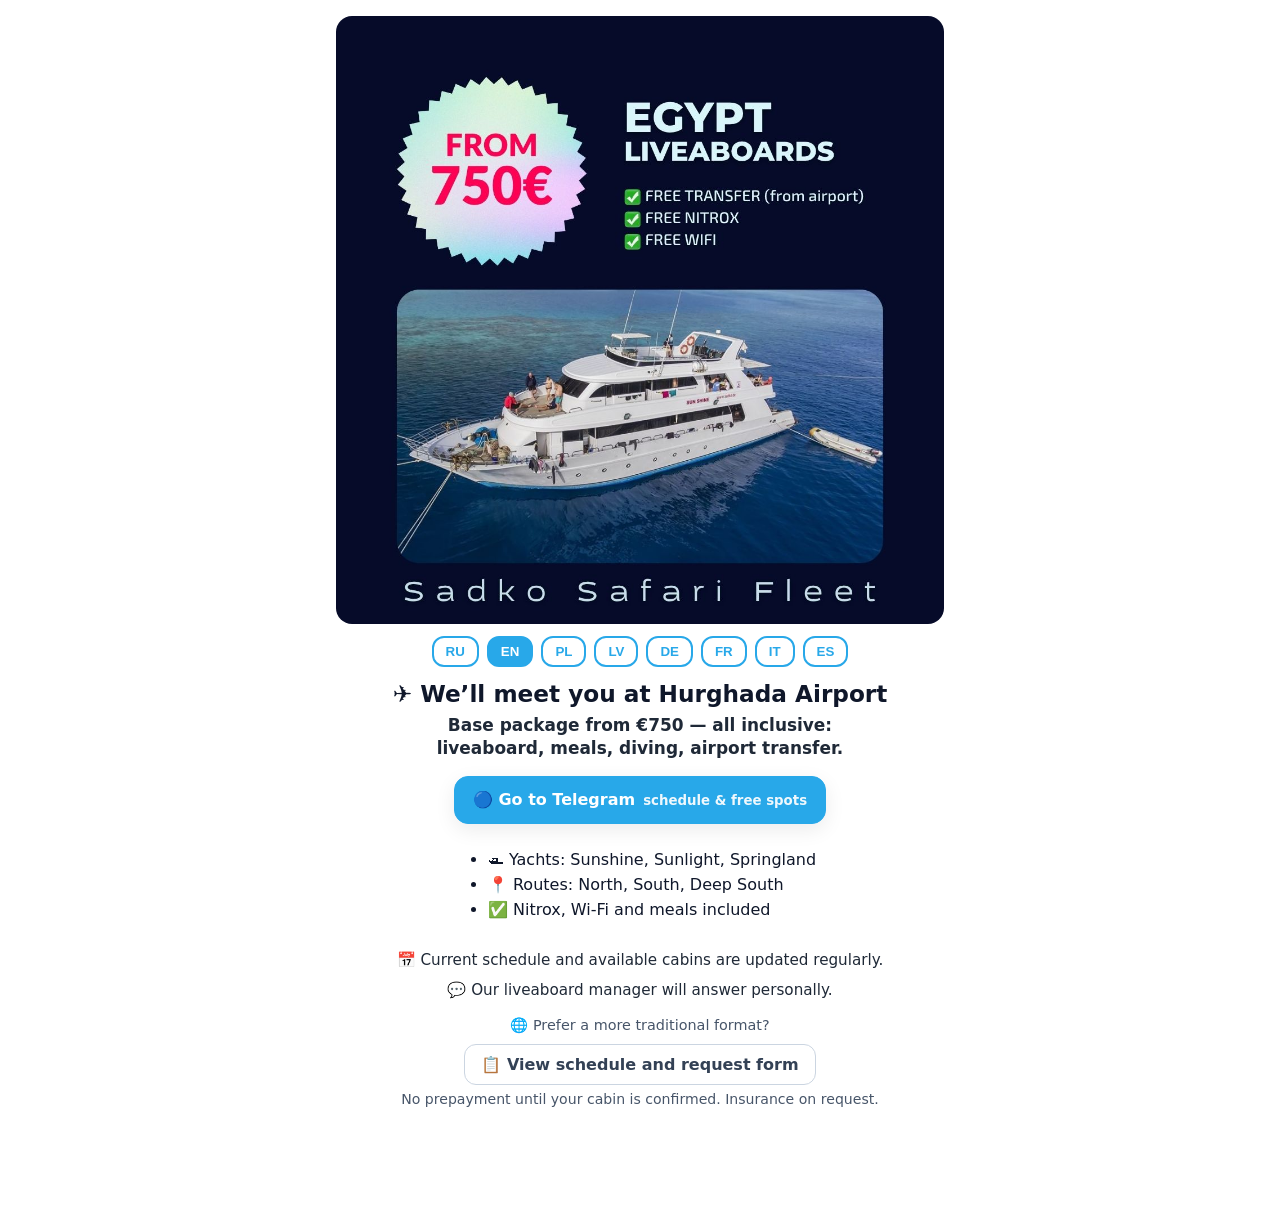
==== commit 345371fb: "вторая кнопка" ====
--- a/index.html
+++ b/index.html
@@ -8,23 +8,50 @@
   <!-- Meta Pixel Code -->
   <script>
     !function(f,b,e,v,n,t,s)
-    {if(f.fbq)return;n=f.fbq=function(){n.callMethod?
-    n.callMethod.apply(n,arguments):n.queue.push(arguments)};
-    if(!f._fbq)f._fbq=n;n.push=n;n.loaded=!0;n.version='2.0';
-    n.queue=[];t=b.createElement(e);t.async=!0;
-    t.src=v;s=b.getElementsByTagName(e)[0];
-    s.parentNode.insertBefore(t,s)}(window, document,'script',
-    'https://connect.facebook.net/en_US/fbevents.js');
+    {
+      if(f.fbq)return;
+      n=f.fbq=function()
+      {
+        n.callMethod ?
+        n.callMethod.apply(n,arguments) : n.queue.push(arguments)
+      };
+
+      if(!f._fbq)f._fbq=n;
+
+      n.push=n;
+      n.loaded=!0;
+      n.version='2.0';
+      n.queue=[];
+
+      t=b.createElement(e);
+      t.async=!0;
+      t.src=v;
+
+      s=b.getElementsByTagName(e)[0];
+      s.parentNode.insertBefore(t,s)
+
+    }(
+      window,
+      document,
+      'script',
+      'https://connect.facebook.net/en_US/fbevents.js'
+    );
+
     fbq('init', '675997335920840');
     fbq('track', 'PageView');
   </script>
 
   <noscript>
-    <img height="1" width="1" style="display:none"
-         src="https://www.facebook.com/tr?id=675997335920840&ev=PageView&noscript=1"/>
+    <img
+      height="1"
+      width="1"
+      style="display:none"
+      src="https://www.facebook.com/tr?id=675997335920840&ev=PageView&noscript=1"
+    />
   </noscript>
 
   <style>
+
     :root{
       --brand:#28A8E9;
       --accent:#28A8E9;
@@ -41,10 +68,19 @@
     }
 
     body{
-      font-family:system-ui,-apple-system,Segoe UI,Roboto,Ubuntu,Cantarell,sans-serif;
+      font-family:
+        system-ui,
+        -apple-system,
+        Segoe UI,
+        Roboto,
+        Ubuntu,
+        Cantarell,
+        sans-serif;
+
       margin:0;
       background:#fff;
       color:var(--text);
+
       -webkit-font-smoothing:antialiased;
       -moz-osx-font-smoothing:grayscale;
     }
@@ -170,6 +206,34 @@
       line-height:1.1;
     }
 
+    .secondary-link-wrapper{
+      margin-top:18px;
+      text-align:center;
+    }
+
+    .secondary-link-label{
+      font-size:.9rem;
+      color:var(--muted);
+      margin-bottom:10px;
+    }
+
+    .secondary-link-btn{
+      display:inline-block;
+      padding:10px 16px;
+      border:1px solid #cbd5e1;
+      border-radius:12px;
+      text-decoration:none;
+      color:#334155;
+      font-weight:600;
+      background:#fff;
+      transition:background .2s ease,border-color .2s ease;
+    }
+
+    .secondary-link-btn:hover{
+      background:#f8fafc;
+      border-color:#94a3b8;
+    }
+
     @media (max-width:768px){
 
       .container{
@@ -181,9 +245,15 @@
         text-align:center;
       }
 
-      ul,.note,.subnote{
+      ul,
+      .note,
+      .subnote{
         max-width:100%;
         display:block;
+        text-align:left;
+      }
+
+      .secondary-link-wrapper{
         text-align:left;
       }
 
@@ -210,6 +280,7 @@
     .cta-sticky{
       display:none
     }
+
   </style>
 </head>
 
@@ -226,22 +297,86 @@
   />
 
   <!-- Language switch -->
-  <div class="lang-switch" role="tablist" aria-label="Language switcher">
-    <button id="btn-ru" class="lang-button" onclick="setLanguage('ru')">RU</button>
-    <button id="btn-en" class="lang-button" onclick="setLanguage('en')">EN</button>
-    <button id="btn-pl" class="lang-button" onclick="setLanguage('pl')">PL</button>
-    <button id="btn-lv" class="lang-button" onclick="setLanguage('lv')">LV</button>
-    <button id="btn-de" class="lang-button" onclick="setLanguage('de')">DE</button>
-    <button id="btn-fr" class="lang-button" onclick="setLanguage('fr')">FR</button>
-    <button id="btn-it" class="lang-button" onclick="setLanguage('it')">IT</button>
-    <button id="btn-es" class="lang-button" onclick="setLanguage('es')">ES</button>
+
+  <div
+    class="lang-switch"
+    role="tablist"
+    aria-label="Language switcher"
+  >
+
+    <button
+      id="btn-ru"
+      class="lang-button"
+      onclick="setLanguage('ru')"
+    >
+      RU
+    </button>
+
+    <button
+      id="btn-en"
+      class="lang-button"
+      onclick="setLanguage('en')"
+    >
+      EN
+    </button>
+
+    <button
+      id="btn-pl"
+      class="lang-button"
+      onclick="setLanguage('pl')"
+    >
+      PL
+    </button>
+
+    <button
+      id="btn-lv"
+      class="lang-button"
+      onclick="setLanguage('lv')"
+    >
+      LV
+    </button>
+
+    <button
+      id="btn-de"
+      class="lang-button"
+      onclick="setLanguage('de')"
+    >
+      DE
+    </button>
+
+    <button
+      id="btn-fr"
+      class="lang-button"
+      onclick="setLanguage('fr')"
+    >
+      FR
+    </button>
+
+    <button
+      id="btn-it"
+      class="lang-button"
+      onclick="setLanguage('it')"
+    >
+      IT
+    </button>
+
+    <button
+      id="btn-es"
+      class="lang-button"
+      onclick="setLanguage('es')"
+    >
+      ES
+    </button>
+
   </div>
 
   <!-- ================= RU ================= -->
 
   <section id="lang-ru" style="display:none">
 
-    <h1>✈️ Мы встретим вас в аэропорту Хургады</h1>
+    <h1>
+      ✈️ Мы встретим вас в аэропорту Хургады
+    </h1>
 
     <h2>
       Базовый пакет от 750 € — всё включено:<br>
@@ -277,6 +412,23 @@
       💬 Менеджер яхты ответит лично.
     </p>
 
+    <div class="secondary-link-wrapper">
+
+      <div class="secondary-link-label">
+        🌐 Предпочитаете классический формат?
+      </div>
+
+      <a
+        class="secondary-link-btn"
+        href="https://iscuba.online/dive/eg-schedule-form-ru/"
+        target="_blank"
+        rel="noopener"
+      >
+        📋 Смотреть расписание и форму запроса
+      </a>
+
+    </div>
+
     <p class="subnote">
       Без предоплаты до подтверждения каюты.
       Документы и страховка — по запросу.
@@ -288,7 +440,9 @@
 
   <section id="lang-en" style="display:none">
 
-    <h1>✈️ We’ll meet you at Hurghada Airport</h1>
+    <h1>
+      ✈️ We’ll meet you at Hurghada Airport
+    </h1>
 
     <h2>
       Base package from €750 — all inclusive:<br>
@@ -324,6 +478,23 @@
       💬 Our liveaboard manager will answer personally.
     </p>
 
+    <div class="secondary-link-wrapper">
+
+      <div class="secondary-link-label">
+        🌐 Prefer a more traditional format?
+      </div>
+
+      <a
+        class="secondary-link-btn"
+        href="https://iscuba.online/dive/eg-schedule-form-ru/"
+        target="_blank"
+        rel="noopener"
+      >
+        📋 View schedule and request form
+      </a>
+
+    </div>
+
     <p class="subnote">
       No prepayment until your cabin is confirmed.
       Insurance on request.
@@ -335,7 +506,9 @@
 
   <section id="lang-pl" style="display:none">
 
-    <h1>✈️ Odbierzemy Cię z lotniska w Hurghadzie</h1>
+    <h1>
+      ✈️ Odbierzemy Cię z lotniska w Hurghadzie
+    </h1>
 
     <h2>
       Pakiet podstawowy od 750 € — wszystko w cenie:<br>
@@ -371,6 +544,23 @@
       💬 Menedżer jachtu odpowie osobiście.
     </p>
 
+    <div class="secondary-link-wrapper">
+
+      <div class="secondary-link-label">
+        🌐 Preferujesz klasyczny format?
+      </div>
+
+      <a
+        class="secondary-link-btn"
+        href="https://iscuba.online/dive/eg-schedule-form-ru/"
+        target="_blank"
+        rel="noopener"
+      >
+        📋 Zobacz harmonogram i formularz
+      </a>
+
+    </div>
+
     <p class="subnote">
       Bez przedpłaty do potwierdzenia kabiny.
       Ubezpieczenie na życzenie.
@@ -382,7 +572,9 @@
 
   <section id="lang-lv" style="display:none">
 
-    <h1>✈️ Mēs jūs sagaidīsim Hurgadas lidostā</h1>
+    <h1>
+      ✈️ Mēs jūs sagaidīsim Hurgadas lidostā
+    </h1>
 
     <h2>
       Bāzes pakete no 750 € — viss iekļauts:<br>
@@ -418,6 +610,23 @@
       💬 Jahtas menedžeris atbildēs personīgi.
     </p>
 
+    <div class="secondary-link-wrapper">
+
+      <div class="secondary-link-label">
+        🌐 Vēlaties klasiskāku formātu?
+      </div>
+
+      <a
+        class="secondary-link-btn"
+        href="https://iscuba.online/dive/eg-schedule-form-ru/"
+        target="_blank"
+        rel="noopener"
+      >
+        📋 Skatīt grafiku un pieprasījuma formu
+      </a>
+
+    </div>
+
     <p class="subnote">
       Bez priekšapmaksas līdz kajītes apstiprināšanai.
       Apdrošināšana pēc pieprasījuma.
@@ -429,7 +638,9 @@
 
   <section id="lang-de" style="display:none">
 
-    <h1>✈️ Wir holen Sie am Flughafen Hurghada ab</h1>
+    <h1>
+      ✈️ Wir holen Sie am Flughafen Hurghada ab
+    </h1>
 
     <h2>
       Basispaket ab 750 € — alles inklusive:<br>
@@ -465,6 +676,23 @@
       💬 Unser Yacht-Manager antwortet persönlich.
     </p>
 
+    <div class="secondary-link-wrapper">
+
+      <div class="secondary-link-label">
+        🌐 Bevorzugen Sie ein klassisches Format?
+      </div>
+
+      <a
+        class="secondary-link-btn"
+        href="https://iscuba.online/dive/eg-schedule-form-ru/"
+        target="_blank"
+        rel="noopener"
+      >
+        📋 Fahrplan und Anfrageformular ansehen
+      </a>
+
+    </div>
+
     <p class="subnote">
       Keine Vorauszahlung bis zur Kabinenbestätigung.
       Versicherung auf Anfrage.
@@ -476,7 +704,9 @@
 
   <section id="lang-fr" style="display:none">
 
-    <h1>✈️ Nous vous accueillerons à l’aéroport d’Hurghada</h1>
+    <h1>
+      ✈️ Nous vous accueillerons à l’aéroport d’Hurghada
+    </h1>
 
     <h2>
       Forfait de base dès 750 € — tout compris :<br>
@@ -512,6 +742,23 @@
       💬 Notre responsable du yacht vous répondra personnellement.
     </p>
 
+    <div class="secondary-link-wrapper">
+
+      <div class="secondary-link-label">
+        🌐 Vous préférez un format classique ?
+      </div>
+
+      <a
+        class="secondary-link-btn"
+        href="https://iscuba.online/dive/eg-schedule-form-ru/"
+        target="_blank"
+        rel="noopener"
+      >
+        📋 Voir le programme et le formulaire
+      </a>
+
+    </div>
+
     <p class="subnote">
       Aucun acompte jusqu’à confirmation de cabine.
       Assurance sur demande.
@@ -523,7 +770,9 @@
 
   <section id="lang-it" style="display:none">
 
-    <h1>✈️ Vi aspettiamo all’aeroporto di Hurghada</h1>
+    <h1>
+      ✈️ Vi aspettiamo all’aeroporto di Hurghada
+    </h1>
 
     <h2>
       Pacchetto base da 750 € — tutto incluso:<br>
@@ -559,6 +808,23 @@
       💬 Il nostro manager dello yacht risponderà personalmente.
     </p>
 
+    <div class="secondary-link-wrapper">
+
+      <div class="secondary-link-label">
+        🌐 Preferisci un formato classico?
+      </div>
+
+      <a
+        class="secondary-link-btn"
+        href="https://iscuba.online/dive/eg-schedule-form-ru/"
+        target="_blank"
+        rel="noopener"
+      >
+        📋 Visualizza programma e modulo richiesta
+      </a>
+
+    </div>
+
     <p class="subnote">
       Nessun pagamento anticipato finché la cabina non è confermata.
       Assicurazione su richiesta.
@@ -570,7 +836,9 @@
 
   <section id="lang-es" style="display:none">
 
-    <h1>✈️ Te recibimos en el aeropuerto de Hurgada</h1>
+    <h1>
+      ✈️ Te recibimos en el aeropuerto de Hurgada
+    </h1>
 
     <h2>
       Paquete base desde 750 € — todo incluido:<br>
@@ -605,6 +873,23 @@
     <p class="note">
       💬 Nuestro gerente del yate responderá personalmente.
     </p>
+
+    <div class="secondary-link-wrapper">
+
+      <div class="secondary-link-label">
+        🌐 ¿Prefieres un formato clásico?
+      </div>
+
+      <a
+        class="secondary-link-btn"
+        href="https://iscuba.online/dive/eg-schedule-form-ru/"
+        target="_blank"
+        rel="noopener"
+      >
+        📋 Ver horario y formulario
+      </a>
+
+    </div>
 
     <p class="subnote">
       Sin pago previo hasta confirmar cabina.
@@ -709,7 +994,12 @@
       langsRU.includes(userLang) ? 'ru'
       : langsPL.includes(userLang) ? 'pl'
       : langsLV.includes(userLang) ? 'lv'
-      : (['de','fr','it','es','en'].includes(userLang) ? userLang : 'en');
+      : (
+          ['de','fr','it','es','en']
+          .includes(userLang)
+            ? userLang
+            : 'en'
+        );
 
     showLang(saved || auto);
 
